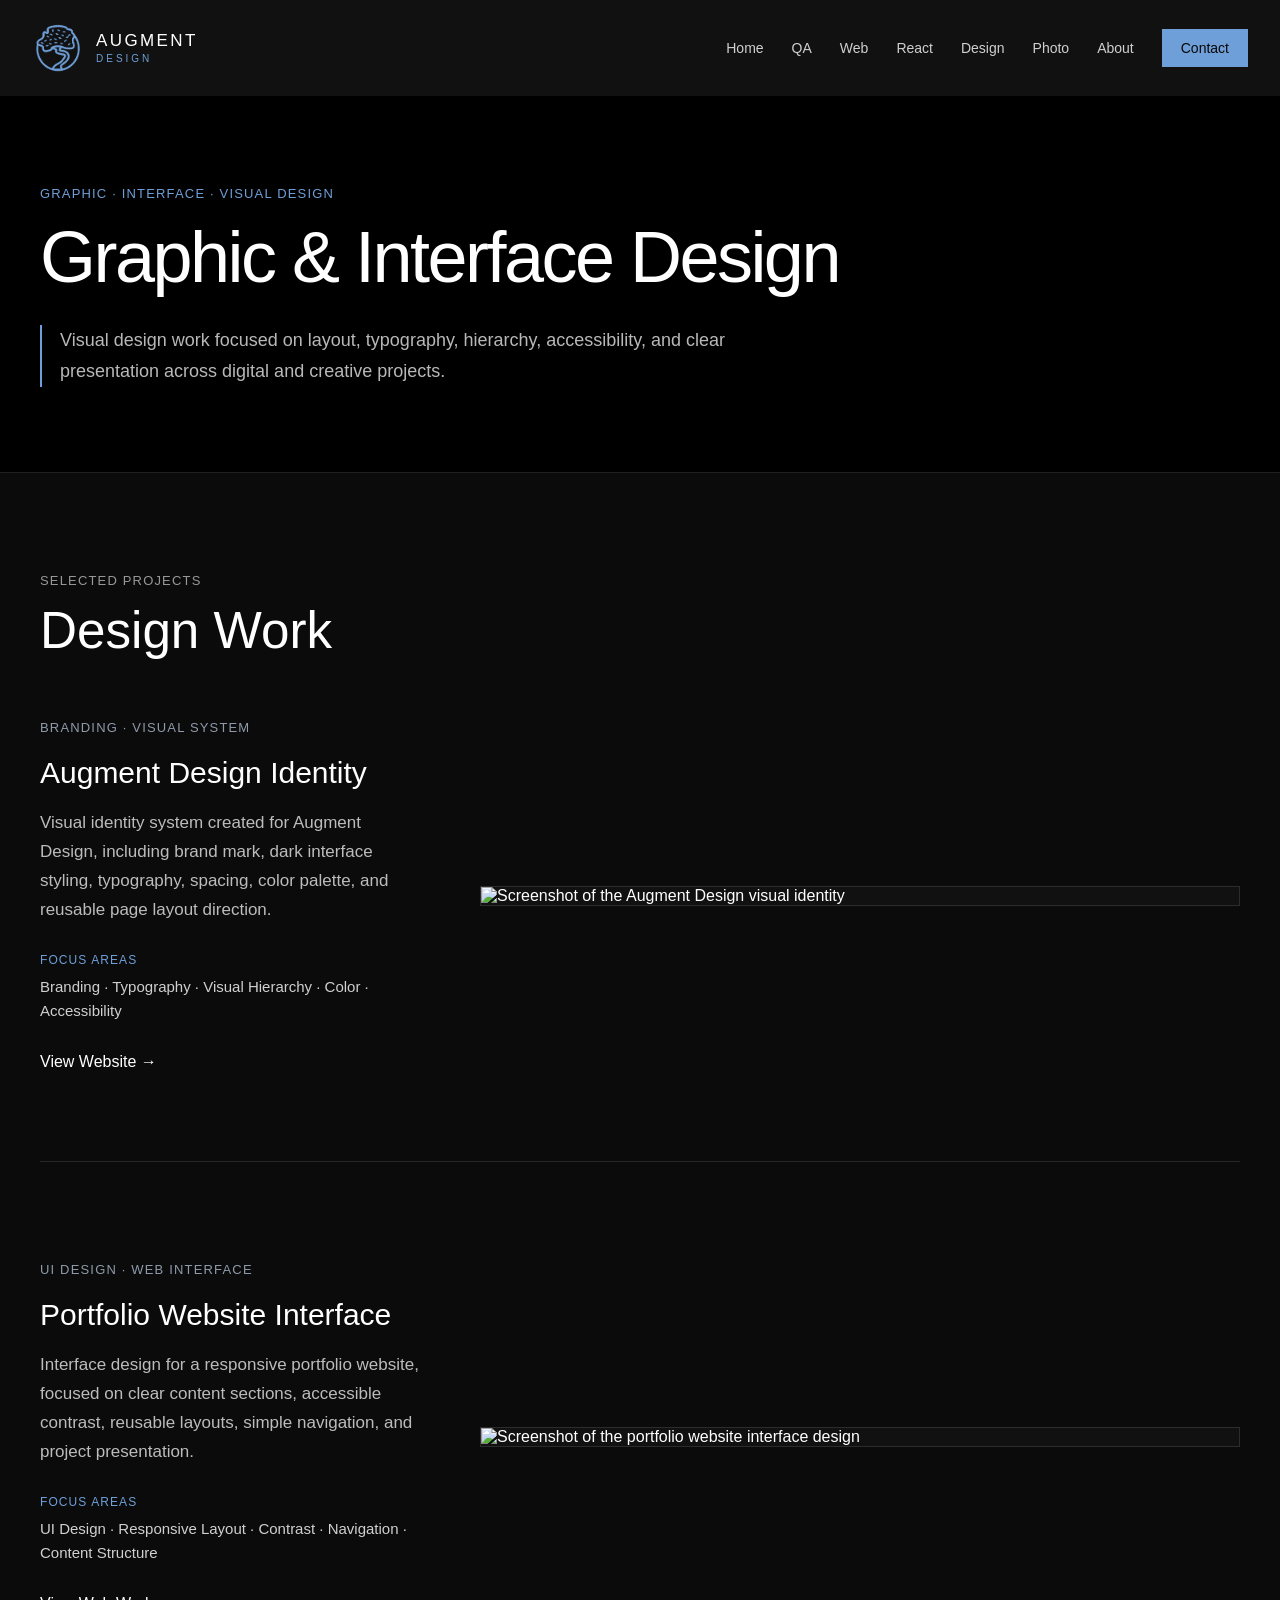
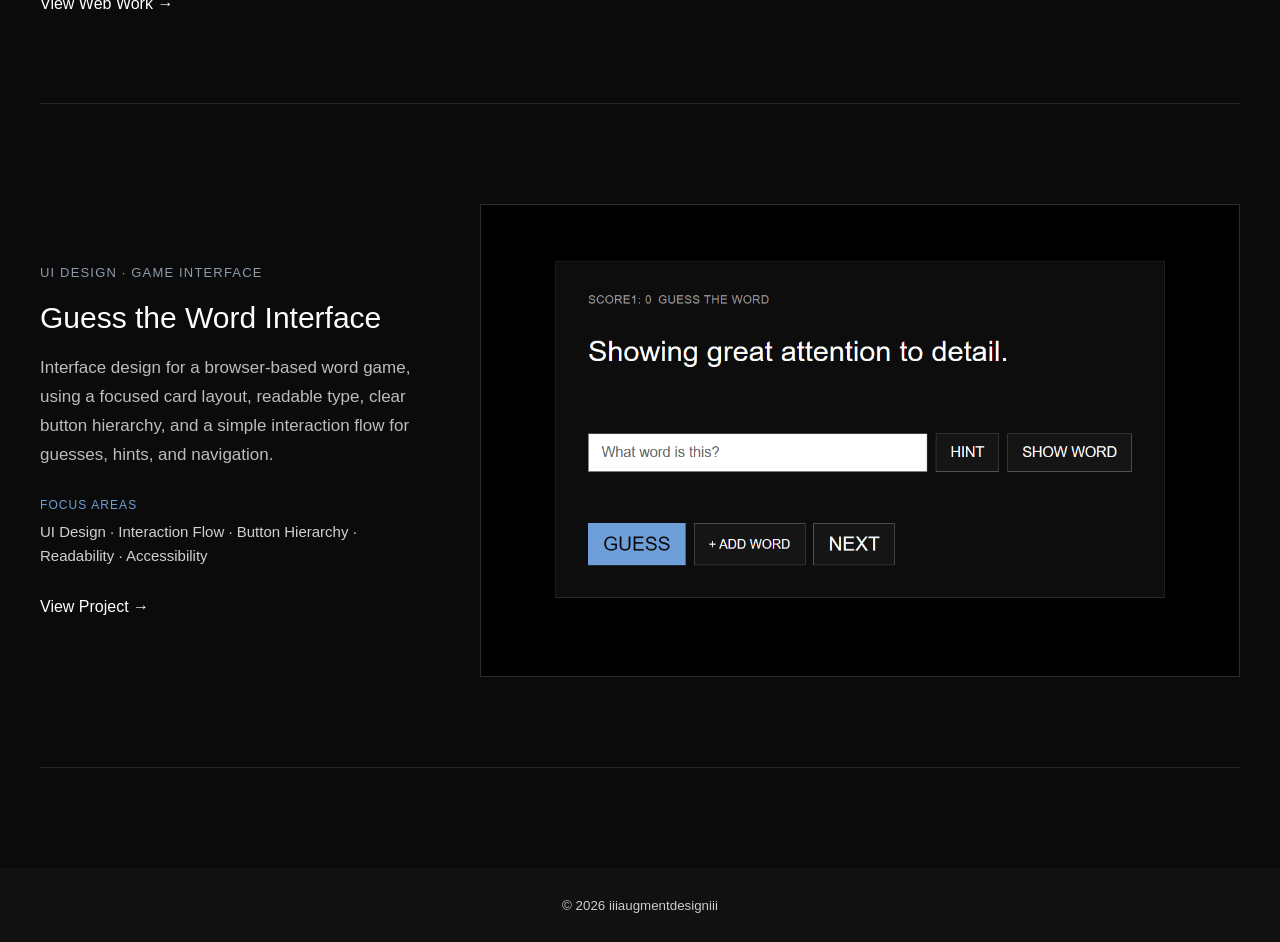
==== design/index.html @ f3fe4f38 "update webpage" ====
<!doctype html>

<html lang="en">

<head>
  <meta charset="UTF-8">
  <meta
    name="viewport"
    content="width=device-width, initial-scale=1.0"
  >

  <title>Graphic & Interface Design | Augment Design</title>

  <meta
    name="description"
    content="Graphic and interface design work focused on visual hierarchy, typography, layout, accessibility, and clear presentation."
  >

  <!-- Shared Site CSS -->
  <link
    rel="stylesheet"
    href="/css/style.css?v=8"
  >

  <!-- Design Page CSS -->
  <link
    rel="stylesheet"
    href="/css/design.css?v=1"
  >
</head>

<body class="design-page">
  <!-- =========================
       SHARED HEADER
  ========================== -->
  <div id="site-header"></div>

  <main>
    <!-- =========================
         HERO
    ========================== -->
    <section class="design-hero">
      <div class="design-container">
        <p class="section-label">
          GRAPHIC · INTERFACE · VISUAL DESIGN
        </p>

        <h1>
          Graphic & Interface Design
        </h1>

        <p class="design-intro">
          Visual design work focused on layout, typography, hierarchy,
          accessibility, and clear presentation across digital and creative projects.
        </p>
      </div>
    </section>

    <!-- =========================
         SELECTED PROJECTS
    ========================== -->
    <section class="design-section">
      <div class="design-container">
        <p class="section-label">
          Selected Projects
        </p>

        <h2>
          Design Work
        </h2>

        <div class="design-project-list">

          <!-- =========================
               PROJECT 1
          ========================== -->
          <article class="design-project">
            <div class="design-project-info">
              <p class="project-type">
                BRANDING · VISUAL SYSTEM
              </p>

              <h3>
                Augment Design Identity
              </h3>

              <p class="project-description">
                Visual identity system created for Augment Design, including
                brand mark, dark interface styling, typography, spacing,
                color palette, and reusable page layout direction.
              </p>

              <div class="project-tech">
                <span class="project-tech-label">
                  Focus Areas
                </span>

                <p>
                  Branding · Typography · Visual Hierarchy · Color · Accessibility
                </p>
              </div>

              <div class="project-links">
                <a href="/">
                  View Website →
                </a>
              </div>
            </div>

            <a
              class="design-project-preview"
              href="/"
              aria-label="Open Augment Design website"
            >
              <img
                src="/images/design/augment-design-identity.jpg"
                alt="Screenshot of the Augment Design visual identity"
              >
            </a>
          </article>

          <!-- =========================
               PROJECT 2
          ========================== -->
          <article class="design-project">
            <div class="design-project-info">
              <p class="project-type">
                UI DESIGN · WEB INTERFACE
              </p>

              <h3>
                Portfolio Website Interface
              </h3>

              <p class="project-description">
                Interface design for a responsive portfolio website, focused on
                clear content sections, accessible contrast, reusable layouts,
                simple navigation, and project presentation.
              </p>

              <div class="project-tech">
                <span class="project-tech-label">
                  Focus Areas
                </span>

                <p>
                  UI Design · Responsive Layout · Contrast · Navigation · Content Structure
                </p>
              </div>

              <div class="project-links">
                <a href="/web/">
                  View Web Work →
                </a>
              </div>
            </div>

            <a
              class="design-project-preview"
              href="/web/"
              aria-label="Open web development work page"
            >
              <img
                src="/images/design/portfolio-interface.jpg"
                alt="Screenshot of the portfolio website interface design"
              >
            </a>
          </article>

          <!-- =========================
               PROJECT 3
          ========================== -->
          <article class="design-project">
            <div class="design-project-info">
              <p class="project-type">
                UI DESIGN · GAME INTERFACE
              </p>

              <h3>
                Guess the Word Interface
              </h3>

              <p class="project-description">
                Interface design for a browser-based word game, using a focused
                card layout, readable type, clear button hierarchy, and a simple
                interaction flow for guesses, hints, and navigation.
              </p>

              <div class="project-tech">
                <span class="project-tech-label">
                  Focus Areas
                </span>

                <p>
                  UI Design · Interaction Flow · Button Hierarchy · Readability · Accessibility
                </p>
              </div>

              <div class="project-links">
                <a href="/projects/word-game/">
                  View Project →
                </a>
              </div>
            </div>

            <a
              class="design-project-preview"
              href="/projects/word-game/"
              aria-label="Open Guess the Word web application"
            >
              <img
                src="/images/web/word-game/word-game.png"
                alt="Screenshot of the Guess the Word interface design"
              >
            </a>
          </article>

          <!-- =========================
               PROJECT 4
               KEEP COMMENTED UNTIL READY
          ========================== -->
          <!--
          <article class="design-project">
            <div class="design-project-info">
              <p class="project-type">
                GRAPHIC DESIGN · COURSEWORK
              </p>

              <h3>
                CalArts Graphic Design Studies
              </h3>

              <p class="project-description">
                Selected graphic design studies exploring composition,
                typography, contrast, visual balance, and communication through
                structured design exercises.
              </p>

              <div class="project-tech">
                <span class="project-tech-label">
                  Focus Areas
                </span>

                <p>
                  Graphic Design · Composition · Typography · Contrast · Visual Communication
                </p>
              </div>

              <div class="project-links">
                <a href="#">
                  View Project →
                </a>
              </div>
            </div>

            <a
              class="design-project-preview"
              href="#"
              aria-label="Open CalArts graphic design studies"
            >
              <img
                src="/images/design/calarts-design-studies.jpg"
                alt="Screenshot of CalArts graphic design studies"
              >
            </a>
          </article>
          -->

        </div>
      </div>
    </section>
  </main>

  <!-- =========================
       SHARED FOOTER
  ========================== -->
  <div id="site-footer"></div>

  <!-- =========================
       SHARED JAVASCRIPT
  ========================== -->
  <script src="/js/components.js?v=13"></script>
</body>

</html>
---- css/style.css ----
/* =========================
   GLOBAL
   ========================= */

html {
  scroll-behavior: smooth;
}

html,
body {
  margin: 0;
  padding: 0;
  width: 100%;
  min-height: 100%;
}

body {
  min-height: 100vh;
  font-family: Arial, Helvetica, sans-serif;
  background: #000000;
  color: #e6e6e6;
}

*,
*::before,
*::after {
  box-sizing: border-box;
}

img {
  display: block;
  max-width: 100%;
  height: auto;
}

a {
  color: inherit;
}

button,
input {
  font: inherit;
}


/* =========================
   SHARED NAVIGATION
   ========================= */

.site-header {
  width: 100%;
  background: #111111;
}

.site-nav {
  position: relative;
  z-index: 100;
  width: 100%;
  background: #111111;
}

.nav-container {
  width: min(1400px, calc(100% - 64px));
  margin: 0 auto;
  padding: 22px 0;
  display: flex;
  align-items: center;
  justify-content: space-between;
}

.site-brand {
  display: flex;
  align-items: center;
  gap: 12px;
  text-decoration: none;
}

.brand-logo {
  width: 52px;
  height: 52px;
  object-fit: contain;
  display: block;
  flex-shrink: 0;
}

.brand-name {
  display: flex;
  flex-direction: column;
  align-items: flex-start;
  line-height: 1;
}

.brand-main {
  color: #ffffff;
  font-size: 17px;
  font-weight: 400;
  letter-spacing: 0.14em;
}

.brand-sub {
  margin-top: 5px;
  color: #6f9fd8;
  font-size: 10px;
  font-weight: 400;
  letter-spacing: 0.30em;
}

.nav-menu {
  display: flex;
  align-items: center;
  gap: 28px;
}

.nav-link {
  color: #d0d0d0;
  font-size: 14px;
  text-decoration: none;
  transition: color 0.2s ease;
}

.nav-link:hover,
.nav-link:focus {
  color: #ffffff;
}

.nav-contact {
  padding: 10px 18px;
  background: #6f9fd8;
  border: 1px solid #6f9fd8;
  color: #080808;
  font-size: 14px;
  font-weight: 500;
  text-decoration: none;
  text-align: center;
}

.nav-contact:hover,
.nav-contact:focus {
  background: #8ab2e0;
  border-color: #8ab2e0;
  color: #000000;
}


/* =========================
   HAMBURGER
   ========================= */

.nav-toggle {
  display: none;
  width: 44px;
  height: 44px;
  padding: 10px;
  background: transparent;
  border: 1px solid #555555;
  cursor: pointer;
}

.nav-toggle span {
  display: block;
  width: 100%;
  height: 2px;
  margin: 5px 0;
  background: #ffffff;
}


/* =========================
   SHARED FOOTER
   ========================= */

.site-footer {
  width: 100%;
  padding: 28px 20px;
  background: #111111;
  color: #cccccc;
}

.footer-container {
  width: min(1200px, 100%);
  margin: 0 auto;
  text-align: center;
}


/* =========================
   ACCESSIBILITY
   ========================= */

a:focus-visible,
button:focus-visible,
input:focus-visible {
  outline: 3px solid #ffffff;
  outline-offset: 3px;
}


/* =========================
   MOBILE NAVIGATION
   ========================= */

@media (max-width: 760px) {

  .nav-container {
    width: calc(100% - 32px);
    flex-wrap: wrap;
    position: relative;
  }

  .nav-toggle {
    display: block;
  }

  .nav-menu {
    display: none;
    position: absolute;
    top: calc(100% + 10px);
    right: 0;
    width: 190px;
    padding: 12px;
    flex-direction: column;
    align-items: stretch;
    gap: 2px;
    background: #0d0d0d;
    border: 1px solid #292929;
    z-index: 200;
  }

  .nav-menu.is-open {
    display: flex;
  }

  .nav-link {
    position: relative;
    display: block;
    padding: 10px 12px;
    text-align: right;
    font-size: 16px;
  }

  .nav-link:hover,
  .nav-link:focus {
    background: #151515;
  }

  .nav-contact {
    padding: 10px 18px;
    background: #6f9fd8;
    border: 1px solid #6f9fd8;
    color: #080808;
  }

  .nav-link.active {
    color: #ffffff;
  }

  .nav-link.active::after {
    content: "";
    position: absolute;
    right: 12px;
    bottom: 5px;
    width: 28px;
    height: 2px;
    background: #6f9fd8;
  }
}


/* =========================
   WORD GAME
   ========================= */

.word-game-page {
  background: #000000;
  color: #e6e6e6;
}

.word-game-page main {
  width: 100%;
  min-height: calc(100vh - 180px);
  display: flex;
  justify-content: center;
  align-items: center;
  padding: 60px 20px;
}

.word-game-page .game {
  width: fit-content;
  max-width: calc(100vw - 40px);
}

.word-game-page .top-bar {
  display: flex;
  gap: 10px;
  margin-bottom: 35px;
  font-size: 22px;
}

.word-game-page .word-card {
  background: #000000;
  color: #e6e6e6;
}

.word-game-page #definition {
  max-width: 700px;
  margin-bottom: 45px;
  font-size: 30px;
  line-height: 1.4;
}

.word-game-page #result {
  min-height: 30px;
  margin-bottom: 10px;
  font-size: 22px;
}

.word-game-page .answer-row {
  display: flex;
  align-items: stretch;
  gap: 10px;
}

.word-game-page .game input {
  width: 380px;
  padding: 14px 18px;
  background: #ffffff;
  color: #222222;
  border: 2px solid #767676;
  border-radius: 0;
  font-size: 24px;
}

.word-game-page .game input::placeholder {
  color: #666666;
}

.word-game-page #hintButton,
.word-game-page #showButton {
  padding: 12px 18px;
  background: #333333;
  color: #d6d6d6;
  border: 1px solid #555555;
  font-size: 18px;
  cursor: pointer;
}

.word-game-page #hintText {
  min-height: 30px;
  margin-top: 15px;
  margin-bottom: 10px;
  font-size: 20px;
}

.word-game-page .buttons {
  display: flex;
  align-items: stretch;
  gap: 30px;
  margin-top: 12px;
}

.word-game-page #guessButton,
.word-game-page #nextButton {
  padding: 14px 28px;
  font-size: 24px;
  cursor: pointer;
}

.word-game-page #addWordButton {
  padding: 10px 18px;
  cursor: pointer;
}

.word-game-page .add-word-form {
  display: none;
  margin-top: 30px;
  padding-top: 20px;
  border-top: 1px solid #333333;
}

.word-game-page .add-word-form h2 {
  margin-bottom: 15px;
  font-size: 22px;
  font-weight: normal;
}

.word-game-page .add-word-form input {
  display: block;
  width: 100%;
  max-width: 500px;
  margin-bottom: 10px;
}


/* =========================
   WORD GAME MOBILE
   ========================= */

@media (max-width: 700px) {

  .word-game-page main {
    align-items: flex-start;
    padding-top: 40px;
  }

  .word-game-page .game {
    width: 100%;
  }

  .word-game-page .answer-row {
    flex-wrap: wrap;
  }

  .word-game-page .game input {
    width: 100%;
  }

  .word-game-page .buttons {
    gap: 10px;
    flex-wrap: wrap;
  }
}
---- css/design.css ----
/* =========================
   DESIGN PAGE
   ========================= */

.design-page {
  background: #000000;
  color: #ffffff;
}

.design-page main {
  width: 100%;
}

/* =========================
   CONTAINER
   ========================= */

.design-container {
  width: calc(100% - 64px);
  max-width: 1200px;
  margin: 0 auto;
}

/* =========================
   HERO
   ========================= */

.design-hero {
  padding: 90px 0 85px;
  background: #000000;
  border-bottom: 1px solid #1f1f1f;
}

.design-hero .section-label {
  margin: 0 0 18px;
  color: #6f9fd8;
  font-size: 13px;
  letter-spacing: 0.09em;
  text-transform: uppercase;
}

.design-hero h1 {
  max-width: 900px;
  margin: 0;
  color: #ffffff;
  font-size: clamp(48px, 6vw, 72px);
  font-weight: 400;
  line-height: 1.06;
  letter-spacing: -0.035em;
}

.design-intro {
  max-width: 760px;
  margin: 30px 0 0;
  padding-left: 18px;
  border-left: 2px solid #6f9fd8;
  color: #b8b8b8;
  font-size: 18px;
  line-height: 1.7;
}

/* =========================
   PROJECT SECTION
   ========================= */

.design-section {
  padding: 100px 0;
  background: #0b0b0b;
}

.design-section .section-label {
  margin: 0 0 14px;
  color: #989898;
  font-size: 13px;
  letter-spacing: 0.09em;
  text-transform: uppercase;
}

.design-section h2 {
  margin: 0 0 60px;
  color: #ffffff;
  font-size: clamp(34px, 4vw, 52px);
  font-weight: 400;
  line-height: 1.15;
}

/* =========================
   PROJECT LIST
   ========================= */

.design-project-list {
  display: flex;
  flex-direction: column;
  gap: 100px;
}

/* =========================
   INDIVIDUAL PROJECT
   ========================= */

.design-project {
  display: grid;
  grid-template-columns:
    minmax(280px, 0.8fr)
    minmax(0, 1.6fr);
  gap: 60px;
  align-items: center;
  padding-bottom: 90px;
  border-bottom: 1px solid #252525;
}

/* =========================
   PROJECT INFORMATION
   ========================= */

.design-project-info {
  min-width: 0;
}

.project-type {
  margin: 0 0 20px;
  color: #8e9baa;
  font-size: 13px;
  letter-spacing: 0.09em;
  text-transform: uppercase;
}

.design-project-info h3 {
  margin: 0 0 18px;
  color: #ffffff;
  font-size: 30px;
  font-weight: 400;
  line-height: 1.2;
}

.project-description {
  max-width: 460px;
  margin: 0;
  color: #bcbcbc;
  font-size: 17px;
  line-height: 1.7;
}

/* =========================
   FOCUS AREAS
   ========================= */

.project-tech {
  margin-top: 28px;
}

.project-tech-label {
  display: block;
  margin-bottom: 8px;
  color: #6f9fd8;
  font-size: 12px;
  letter-spacing: 0.09em;
  text-transform: uppercase;
}

.project-tech p {
  margin: 0;
  color: #d0d0d0;
  font-size: 15px;
  line-height: 1.6;
}

/* =========================
   PROJECT LINKS
   ========================= */

.project-links {
  display: flex;
  flex-wrap: wrap;
  gap: 24px;
  margin-top: 30px;
}

.project-links a {
  color: #ffffff;
  text-decoration: none;
}

.project-links a:hover,
.project-links a:focus {
  text-decoration: underline;
  text-underline-offset: 4px;
}

/* =========================
   PROJECT IMAGE
   ========================= */

.design-project-preview {
  display: block;
  width: 100%;
  overflow: hidden;
  background: #111111;
  border: 1px solid #2c2c2c;
  text-decoration: none;
}

.design-project-preview img {
  display: block;
  width: 100%;
  height: auto;
  transition:
    transform 0.25s ease,
    opacity 0.25s ease;
}

.design-project-preview:hover img,
.design-project-preview:focus img {
  transform: scale(1.015);
  opacity: 0.9;
}

.design-project-preview:focus-visible {
  outline: 3px solid #ffffff;
  outline-offset: 4px;
}

/* =========================
   TABLET
   ========================= */

@media (max-width: 900px) {
  .design-project {
    grid-template-columns: 1fr;
    gap: 36px;
  }

  .design-project-preview {
    max-width: 760px;
  }
}

/* =========================
   MOBILE
   ========================= */

@media (max-width: 650px) {
  .design-container {
    width: calc(100% - 32px);
  }

  .design-hero {
    padding: 70px 0 60px;
  }

  .design-hero h1 {
    font-size: clamp(42px, 11vw, 56px);
  }

  .design-intro {
    font-size: 16px;
  }

  .design-section {
    padding: 70px 0;
  }

  .design-section h2 {
    margin-bottom: 42px;
    font-size: 36px;
  }

  .design-project-list {
    gap: 70px;
  }

  .design-project {
    gap: 28px;
    padding-bottom: 65px;
  }

  .design-project-info h3 {
    font-size: 26px;
  }

  .project-description {
    font-size: 16px;
  }

  .project-links {
    flex-direction: column;
    align-items: flex-start;
    gap: 14px;
  }
}
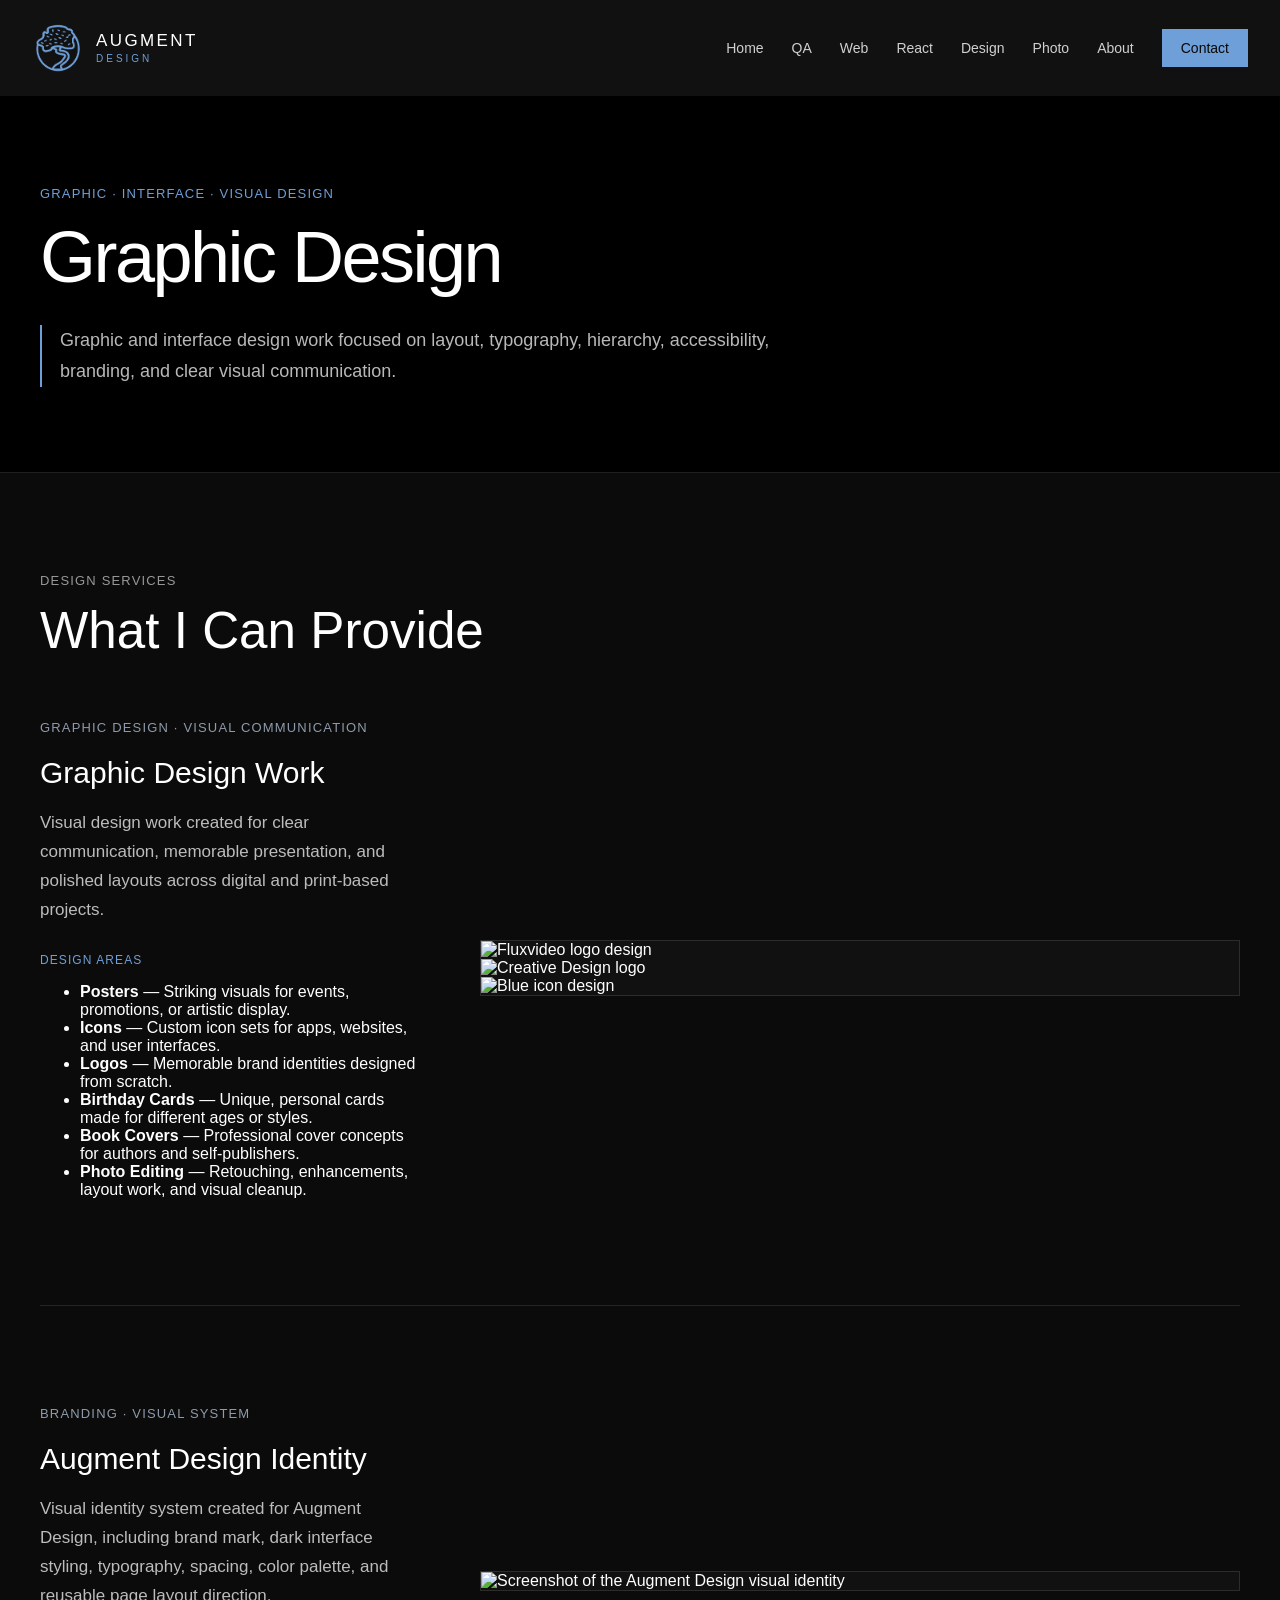
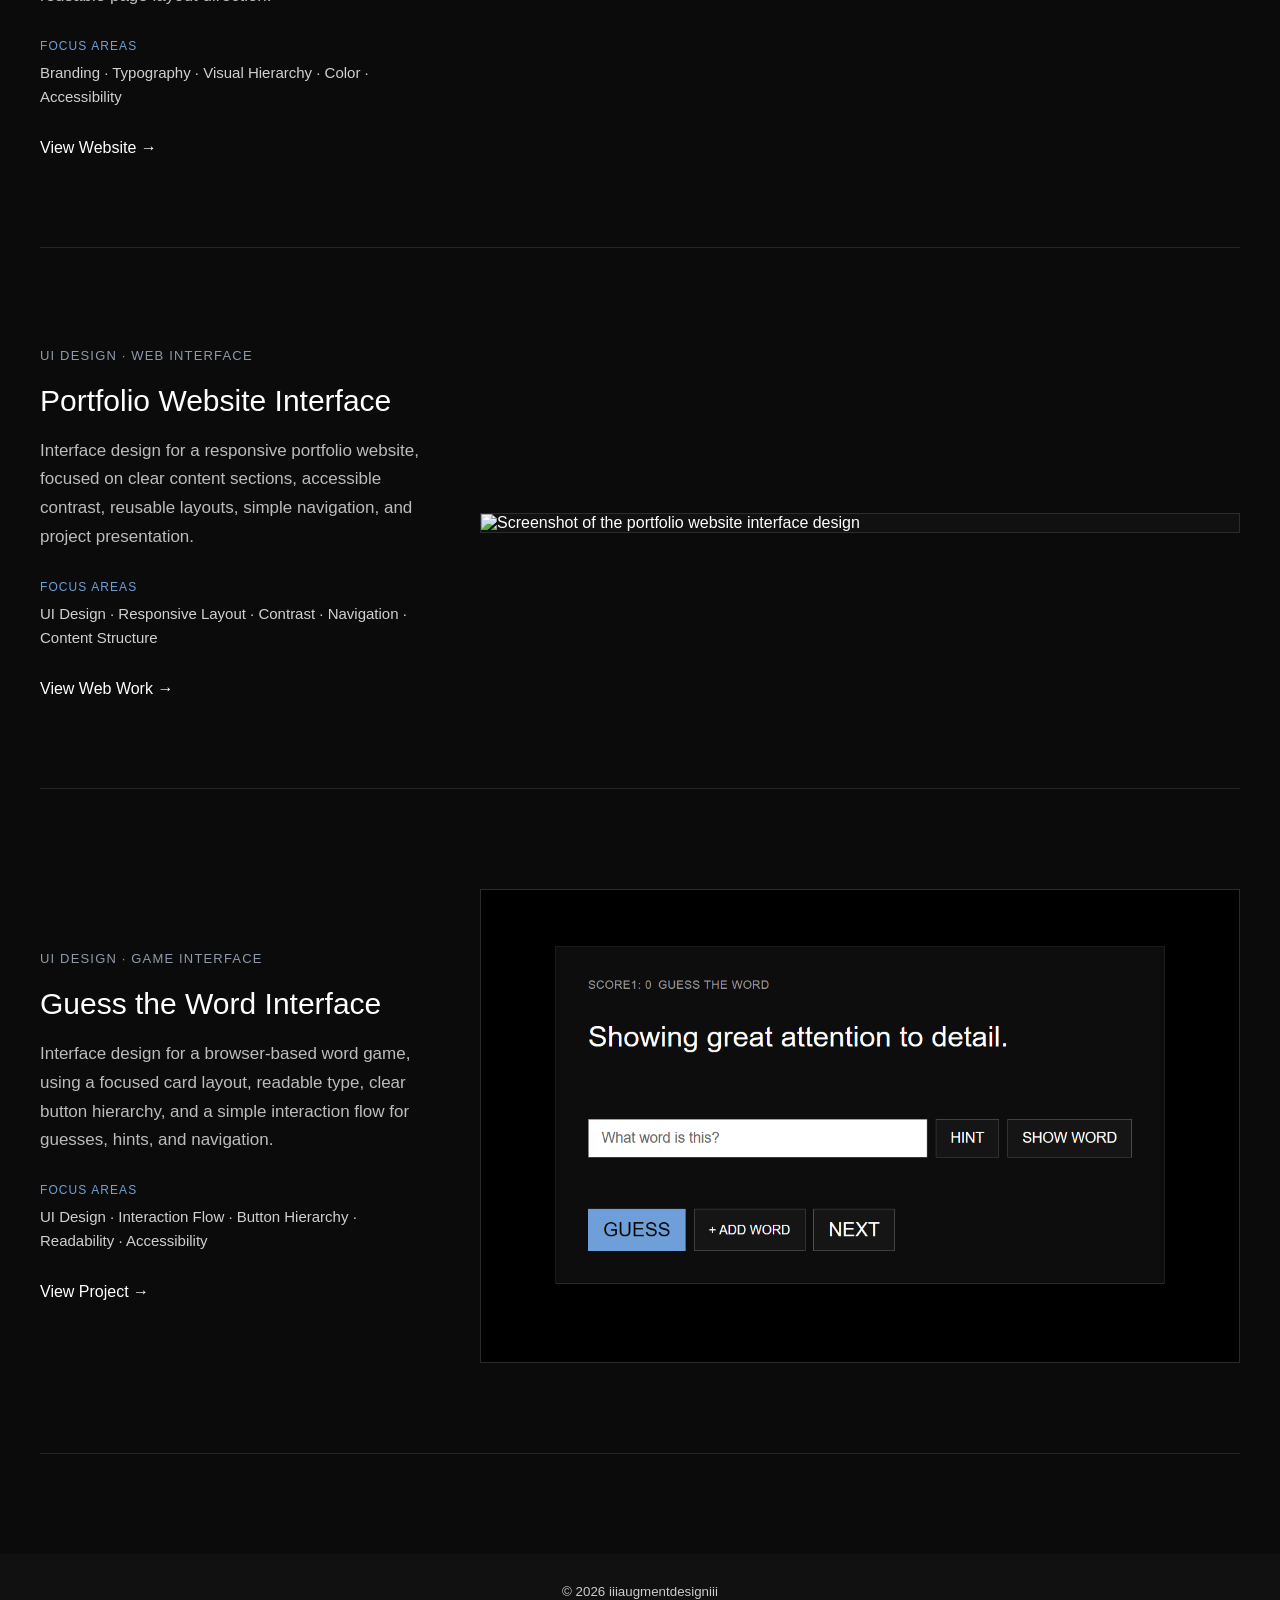
==== commit 1d0da05b: "add designpage" ====
--- a/design/index.html
+++ b/design/index.html
@@ -9,11 +9,11 @@
     content="width=device-width, initial-scale=1.0"
   >
 
-  <title>Graphic & Interface Design | Augment Design</title>
+  <title>Graphic Design | Augment Design</title>
 
   <meta
     name="description"
-    content="Graphic and interface design work focused on visual hierarchy, typography, layout, accessibility, and clear presentation."
+    content="Graphic design work focused on visual hierarchy, typography, layout, branding, icons, posters, cards, book covers, and photo editing."
   >
 
   <!-- Shared Site CSS -->
@@ -25,7 +25,7 @@
   <!-- Design Page CSS -->
   <link
     rel="stylesheet"
-    href="/css/design.css?v=1"
+    href="/css/design.css?v=2"
   >
 </head>
 
@@ -46,77 +46,111 @@
         </p>
 
         <h1>
-          Graphic & Interface Design
+          Graphic Design
         </h1>
 
         <p class="design-intro">
-          Visual design work focused on layout, typography, hierarchy,
-          accessibility, and clear presentation across digital and creative projects.
+          Graphic and interface design work focused on layout, typography,
+          hierarchy, accessibility, branding, and clear visual communication.
         </p>
       </div>
     </section>
 
     <!-- =========================
-         SELECTED PROJECTS
+         DESIGN SERVICES
     ========================== -->
     <section class="design-section">
       <div class="design-container">
         <p class="section-label">
-          Selected Projects
+          Design Services
         </p>
 
         <h2>
-          Design Work
+          What I Can Provide
         </h2>
 
         <div class="design-project-list">
 
           <!-- =========================
-               PROJECT 1
+               GRAPHIC DESIGN SERVICES
           ========================== -->
           <article class="design-project">
             <div class="design-project-info">
               <p class="project-type">
-                BRANDING · VISUAL SYSTEM
+                GRAPHIC DESIGN · VISUAL COMMUNICATION
               </p>
 
               <h3>
-                Augment Design Identity
+                Graphic Design Work
               </h3>
 
               <p class="project-description">
-                Visual identity system created for Augment Design, including
-                brand mark, dark interface styling, typography, spacing,
-                color palette, and reusable page layout direction.
+                Visual design work created for clear communication, memorable
+                presentation, and polished layouts across digital and print-based
+                projects.
               </p>
 
               <div class="project-tech">
                 <span class="project-tech-label">
-                  Focus Areas
+                  Design Areas
                 </span>
 
-                <p>
-                  Branding · Typography · Visual Hierarchy · Color · Accessibility
-                </p>
-              </div>
-
-              <div class="project-links">
-                <a href="/">
-                  View Website →
-                </a>
-              </div>
-            </div>
-
-            <a
-              class="design-project-preview"
-              href="/"
-              aria-label="Open Augment Design website"
+                <ul class="design-service-list">
+                  <li>
+                    <strong>Posters</strong> — Striking visuals for events,
+                    promotions, or artistic display.
+                  </li>
+
+                  <li>
+                    <strong>Icons</strong> — Custom icon sets for apps,
+                    websites, and user interfaces.
+                  </li>
+
+                  <li>
+                    <strong>Logos</strong> — Memorable brand identities designed
+                    from scratch.
+                  </li>
+
+                  <li>
+                    <strong>Birthday Cards</strong> — Unique, personal cards
+                    made for different ages or styles.
+                  </li>
+
+                  <li>
+                    <strong>Book Covers</strong> — Professional cover concepts
+                    for authors and self-publishers.
+                  </li>
+
+                  <li>
+                    <strong>Photo Editing</strong> — Retouching, enhancements,
+                    layout work, and visual cleanup.
+                  </li>
+                </ul>
+              </div>
+            </div>
+
+            <div
+              class="design-project-preview design-collage"
+              aria-label="Examples of graphic design work"
             >
               <img
-                src="/images/design/augment-design-identity.jpg"
-                alt="Screenshot of the Augment Design visual identity"
-              >
-            </a>
+                class="design-collage-image design-collage-image-one"
+                src="/images/design/fluxvideo-logo.jpg"
+                alt="Fluxvideo logo design"
+              >
+
+              <img
+                class="design-collage-image design-collage-image-two"
+                src="/images/design/creative-design-logo.jpg"
+                alt="Creative Design logo"
+              >
+
+              <img
+                class="design-collage-image design-collage-image-three"
+                src="/images/design/blue-icon-design.jpg"
+                alt="Blue icon design"
+              >
+            </div>
           </article>
 
           <!-- =========================
@@ -125,17 +159,17 @@
           <article class="design-project">
             <div class="design-project-info">
               <p class="project-type">
-                UI DESIGN · WEB INTERFACE
+                BRANDING · VISUAL SYSTEM
               </p>
 
               <h3>
-                Portfolio Website Interface
+                Augment Design Identity
               </h3>
 
               <p class="project-description">
-                Interface design for a responsive portfolio website, focused on
-                clear content sections, accessible contrast, reusable layouts,
-                simple navigation, and project presentation.
+                Visual identity system created for Augment Design, including
+                brand mark, dark interface styling, typography, spacing,
+                color palette, and reusable page layout direction.
               </p>
 
               <div class="project-tech">
@@ -144,25 +178,25 @@
                 </span>
 
                 <p>
-                  UI Design · Responsive Layout · Contrast · Navigation · Content Structure
+                  Branding · Typography · Visual Hierarchy · Color · Accessibility
                 </p>
               </div>
 
               <div class="project-links">
-                <a href="/web/">
-                  View Web Work →
+                <a href="/">
+                  View Website →
                 </a>
               </div>
             </div>
 
             <a
               class="design-project-preview"
-              href="/web/"
-              aria-label="Open web development work page"
+              href="/"
+              aria-label="Open Augment Design website"
             >
               <img
-                src="/images/design/portfolio-interface.jpg"
-                alt="Screenshot of the portfolio website interface design"
+                src="/images/design/augment-design-identity.jpg"
+                alt="Screenshot of the Augment Design visual identity"
               >
             </a>
           </article>
@@ -173,6 +207,54 @@
           <article class="design-project">
             <div class="design-project-info">
               <p class="project-type">
+                UI DESIGN · WEB INTERFACE
+              </p>
+
+              <h3>
+                Portfolio Website Interface
+              </h3>
+
+              <p class="project-description">
+                Interface design for a responsive portfolio website, focused on
+                clear content sections, accessible contrast, reusable layouts,
+                simple navigation, and project presentation.
+              </p>
+
+              <div class="project-tech">
+                <span class="project-tech-label">
+                  Focus Areas
+                </span>
+
+                <p>
+                  UI Design · Responsive Layout · Contrast · Navigation · Content Structure
+                </p>
+              </div>
+
+              <div class="project-links">
+                <a href="/web/">
+                  View Web Work →
+                </a>
+              </div>
+            </div>
+
+            <a
+              class="design-project-preview"
+              href="/web/"
+              aria-label="Open web development work page"
+            >
+              <img
+                src="/images/design/portfolio-interface.jpg"
+                alt="Screenshot of the portfolio website interface design"
+              >
+            </a>
+          </article>
+
+          <!-- =========================
+               PROJECT 4
+          ========================== -->
+          <article class="design-project">
+            <div class="design-project-info">
+              <p class="project-type">
                 UI DESIGN · GAME INTERFACE
               </p>
 
@@ -215,57 +297,6 @@
             </a>
           </article>
 
-          <!-- =========================
-               PROJECT 4
-               KEEP COMMENTED UNTIL READY
-          ========================== -->
-          <!--
-          <article class="design-project">
-            <div class="design-project-info">
-              <p class="project-type">
-                GRAPHIC DESIGN · COURSEWORK
-              </p>
-
-              <h3>
-                CalArts Graphic Design Studies
-              </h3>
-
-              <p class="project-description">
-                Selected graphic design studies exploring composition,
-                typography, contrast, visual balance, and communication through
-                structured design exercises.
-              </p>
-
-              <div class="project-tech">
-                <span class="project-tech-label">
-                  Focus Areas
-                </span>
-
-                <p>
-                  Graphic Design · Composition · Typography · Contrast · Visual Communication
-                </p>
-              </div>
-
-              <div class="project-links">
-                <a href="#">
-                  View Project →
-                </a>
-              </div>
-            </div>
-
-            <a
-              class="design-project-preview"
-              href="#"
-              aria-label="Open CalArts graphic design studies"
-            >
-              <img
-                src="/images/design/calarts-design-studies.jpg"
-                alt="Screenshot of CalArts graphic design studies"
-              >
-            </a>
-          </article>
-          -->
-
         </div>
       </div>
     </section>
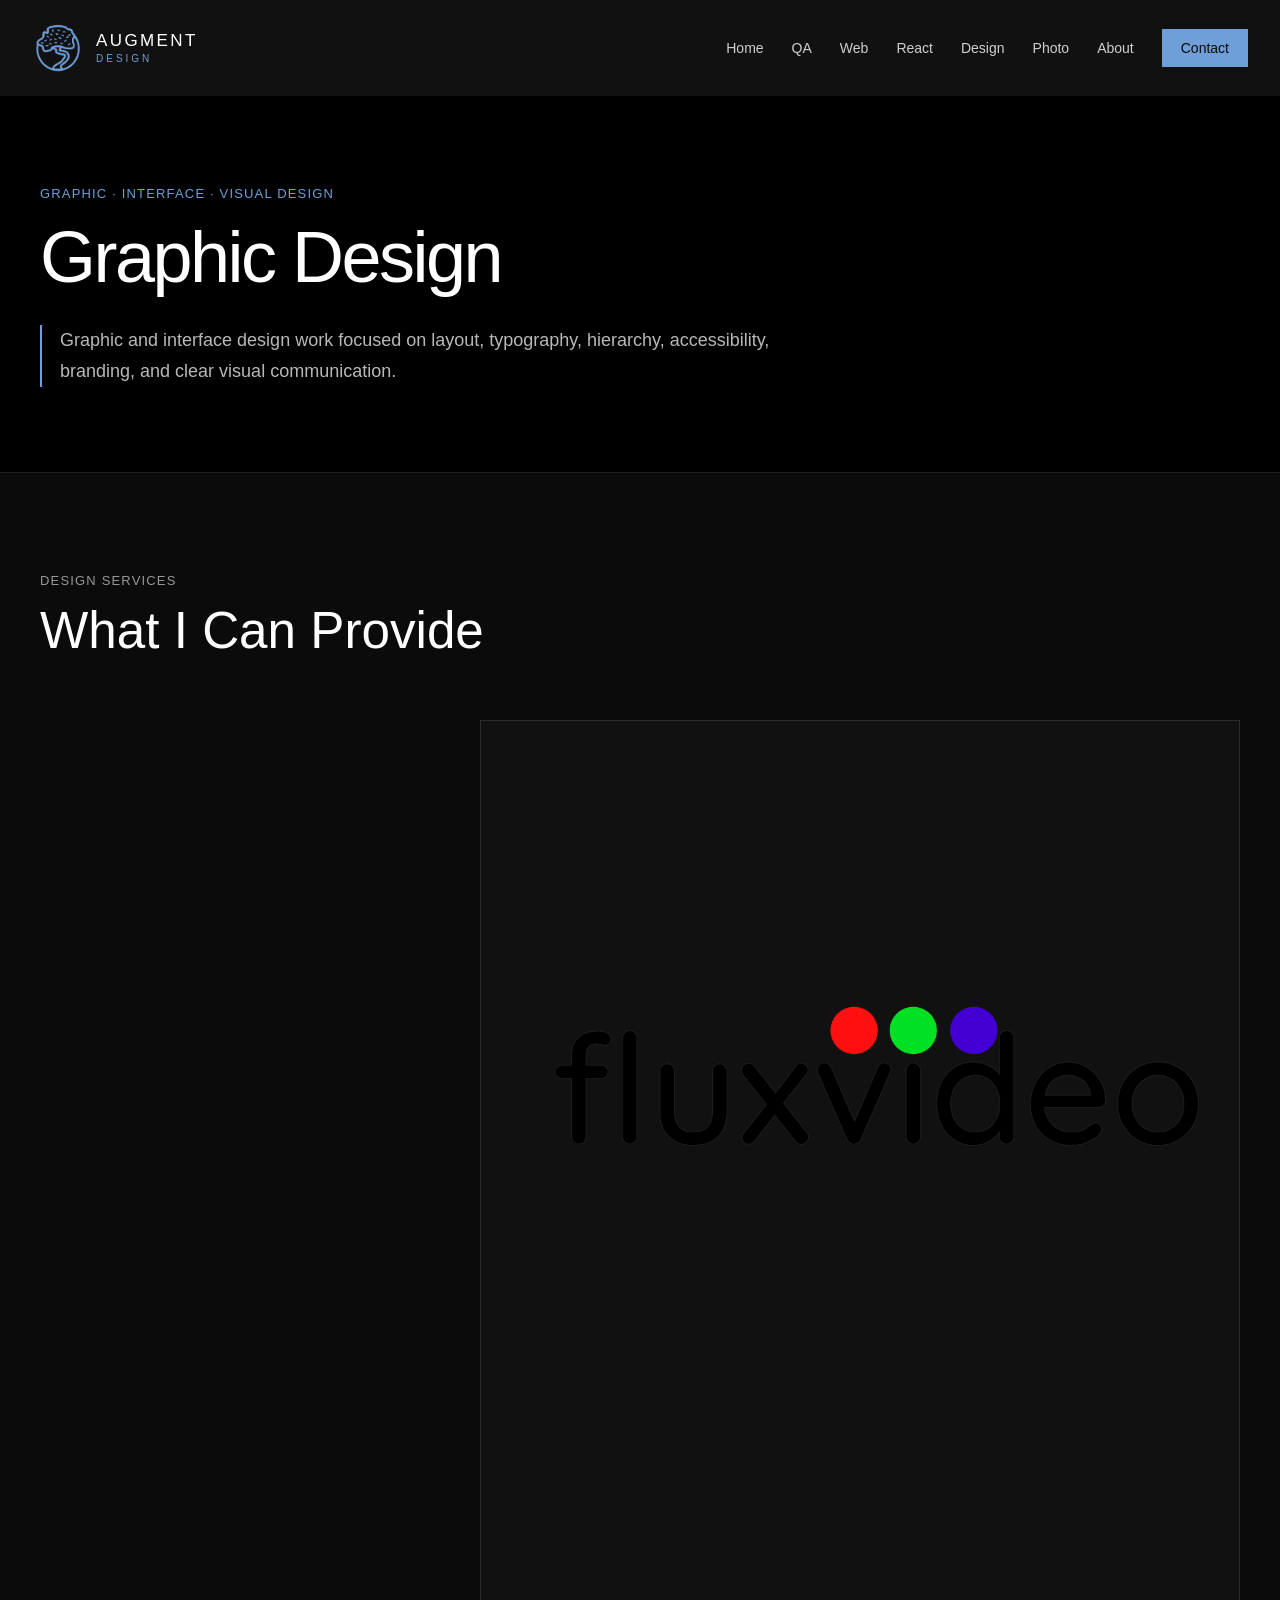
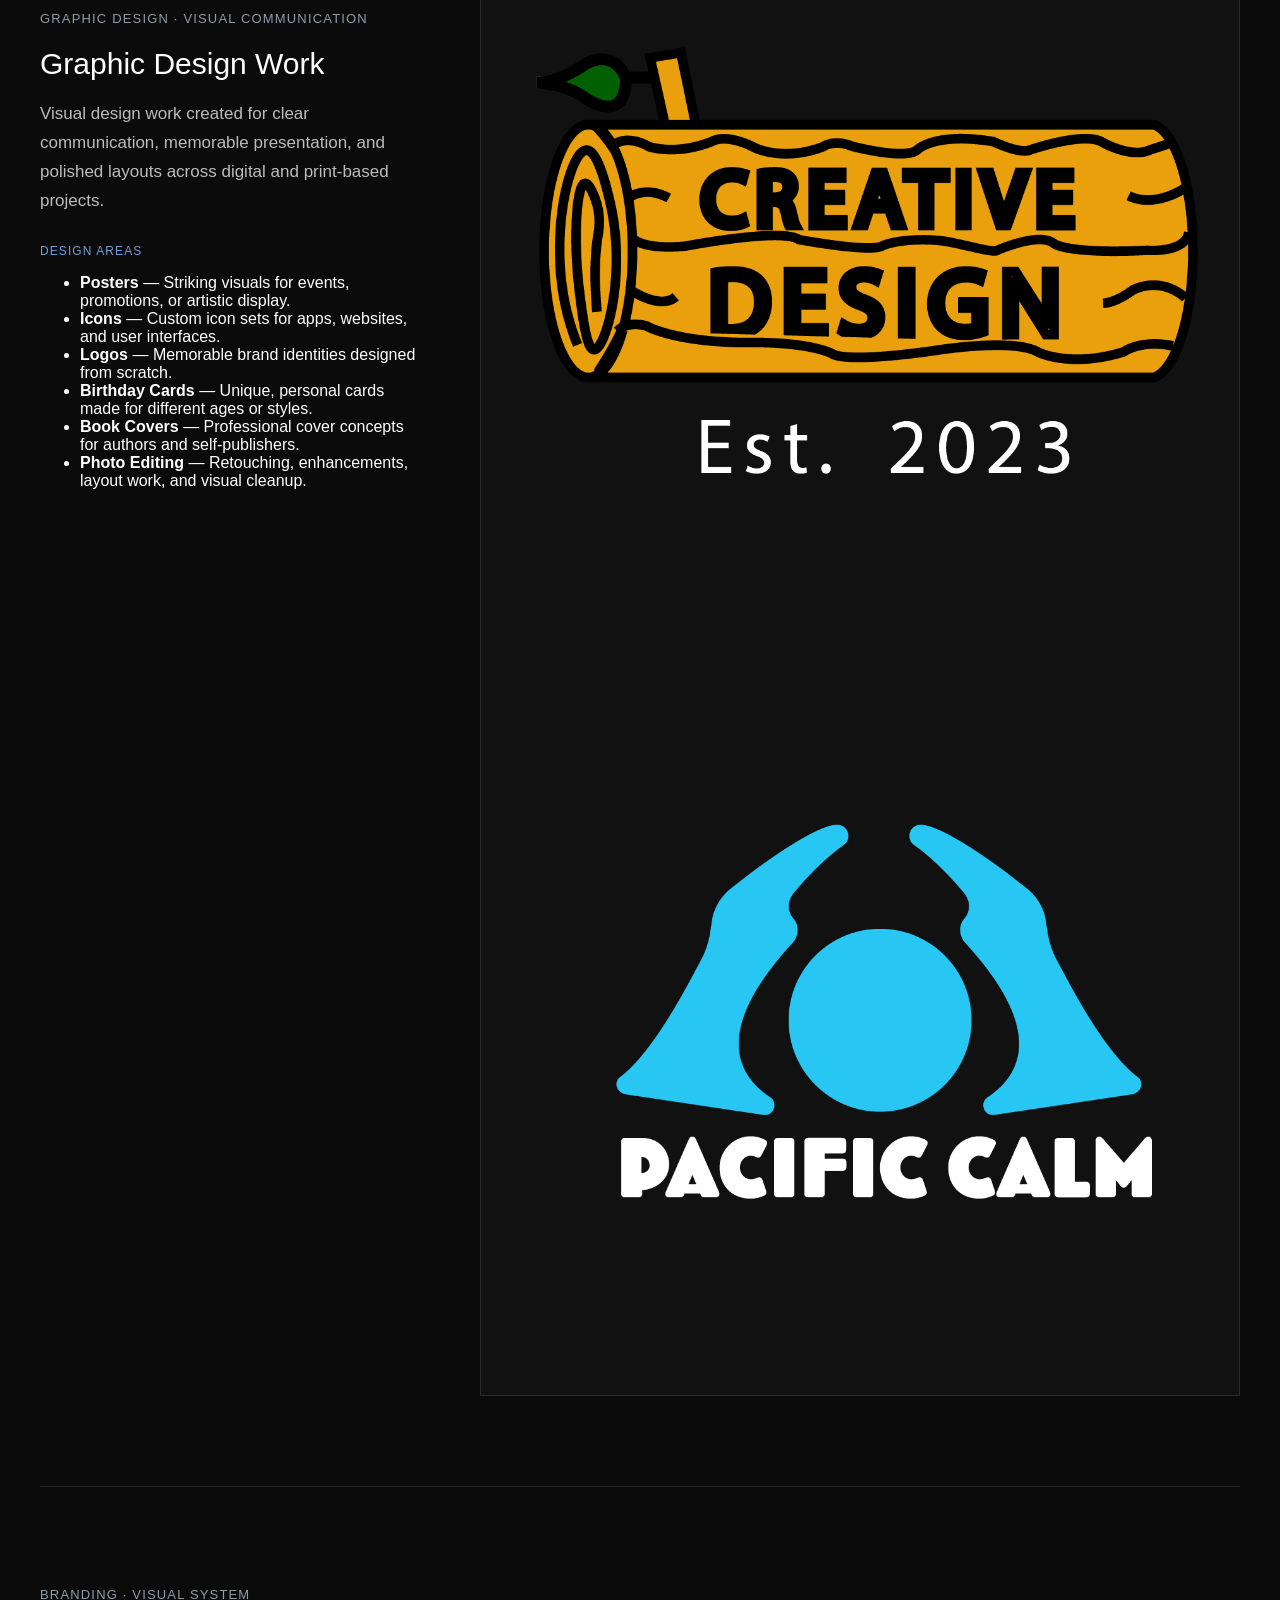
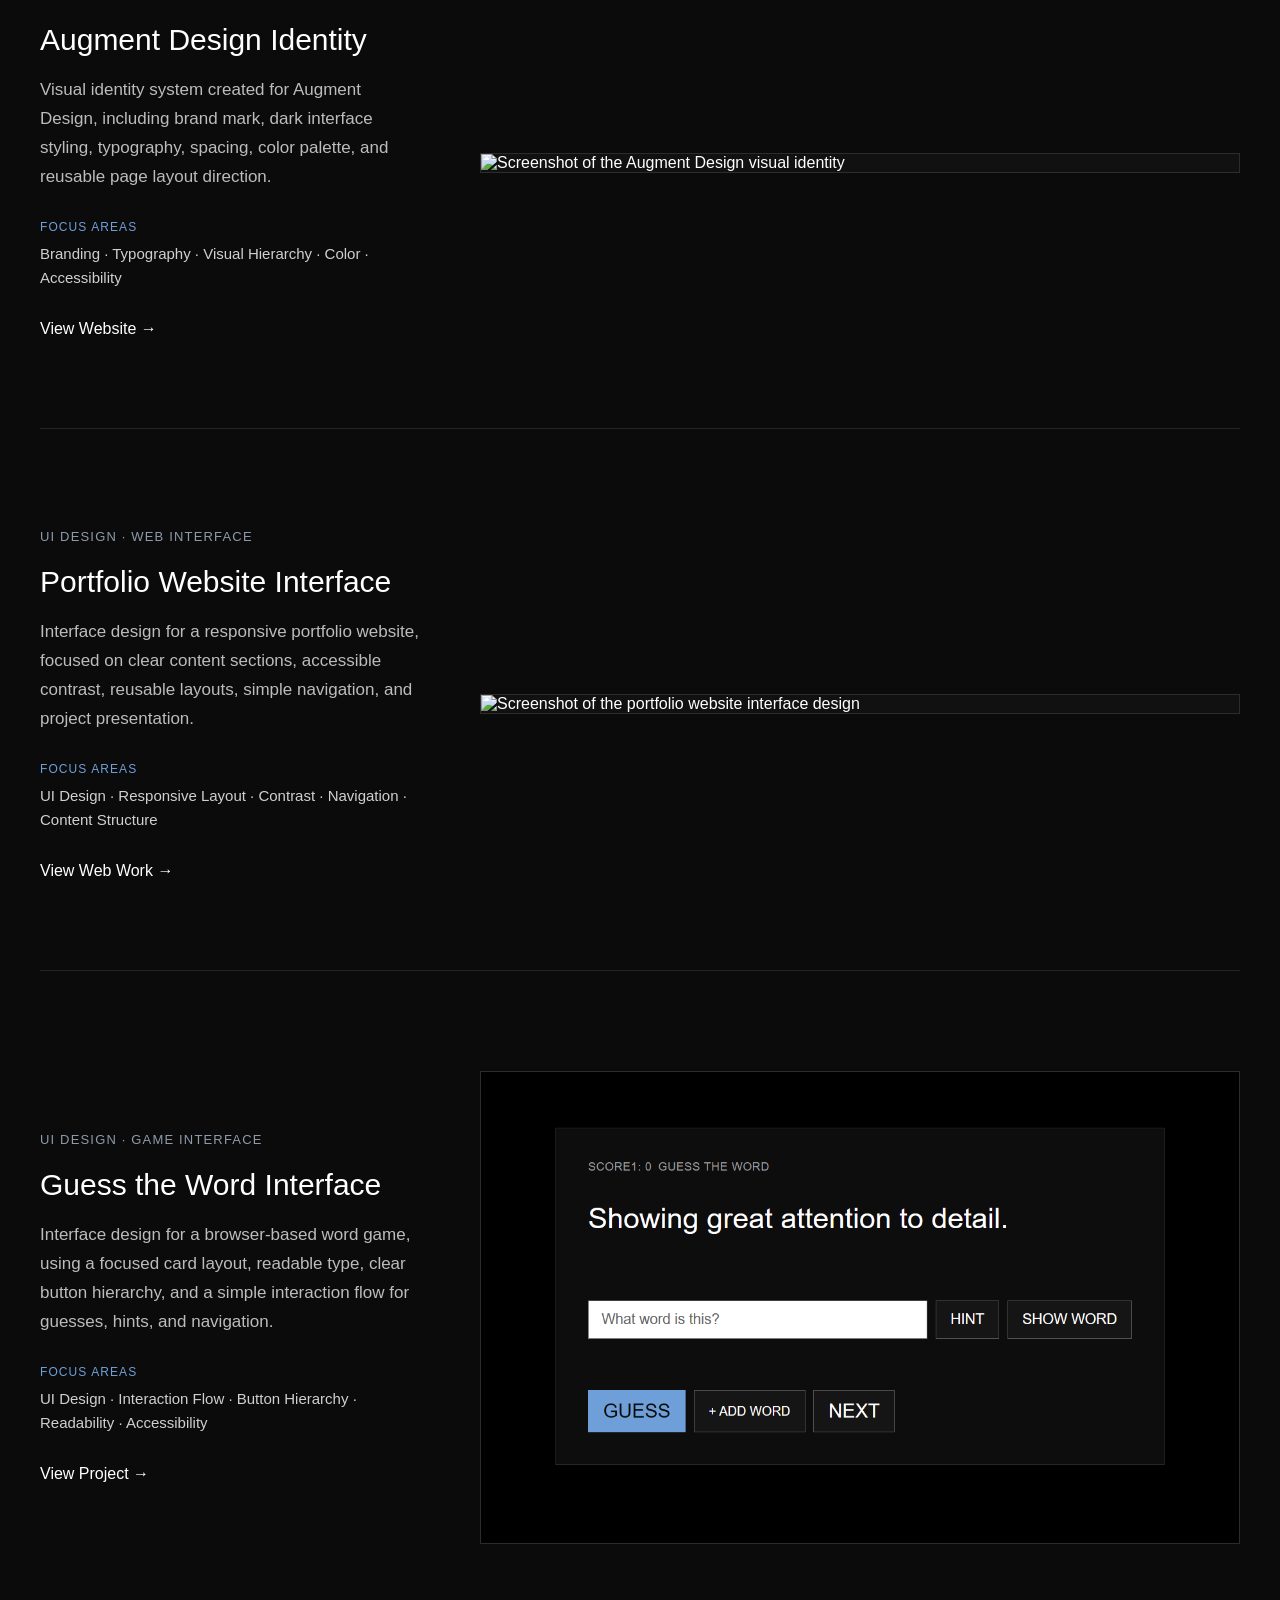
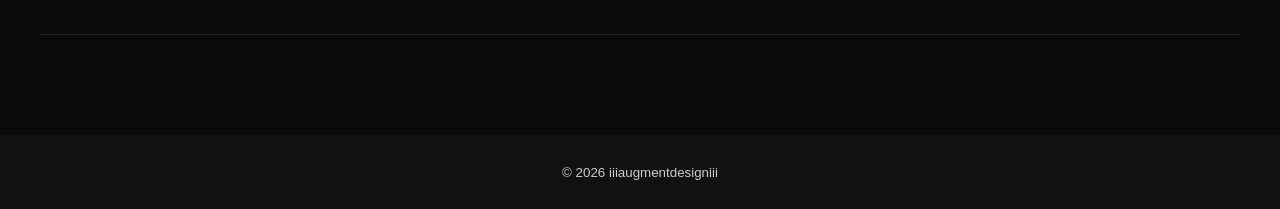
==== commit 386899eb: "add designpage" ====
--- a/design/index.html
+++ b/design/index.html
@@ -134,22 +134,22 @@
               aria-label="Examples of graphic design work"
             >
               <img
-                class="design-collage-image design-collage-image-one"
-                src="/images/design/fluxvideo-logo.jpg"
-                alt="Fluxvideo logo design"
-              >
-
-              <img
-                class="design-collage-image design-collage-image-two"
-                src="/images/design/creative-design-logo.jpg"
-                alt="Creative Design logo"
-              >
-
-              <img
-                class="design-collage-image design-collage-image-three"
-                src="/images/design/blue-icon-design.jpg"
-                alt="Blue icon design"
-              >
+  class="design-collage-image design-collage-image-one"
+  src="/images/design/logoflux.png"
+  alt="Fluxvideo logo design"
+>
+
+<img
+  class="design-collage-image design-collage-image-two"
+  src="/images/design/logolog.png"
+  alt="Creative Design logo"
+>
+
+<img
+  class="design-collage-image design-collage-image-three"
+  src="/images/design/logopacificcalm.png"
+  alt="Blue icon design"
+>
             </div>
           </article>
 
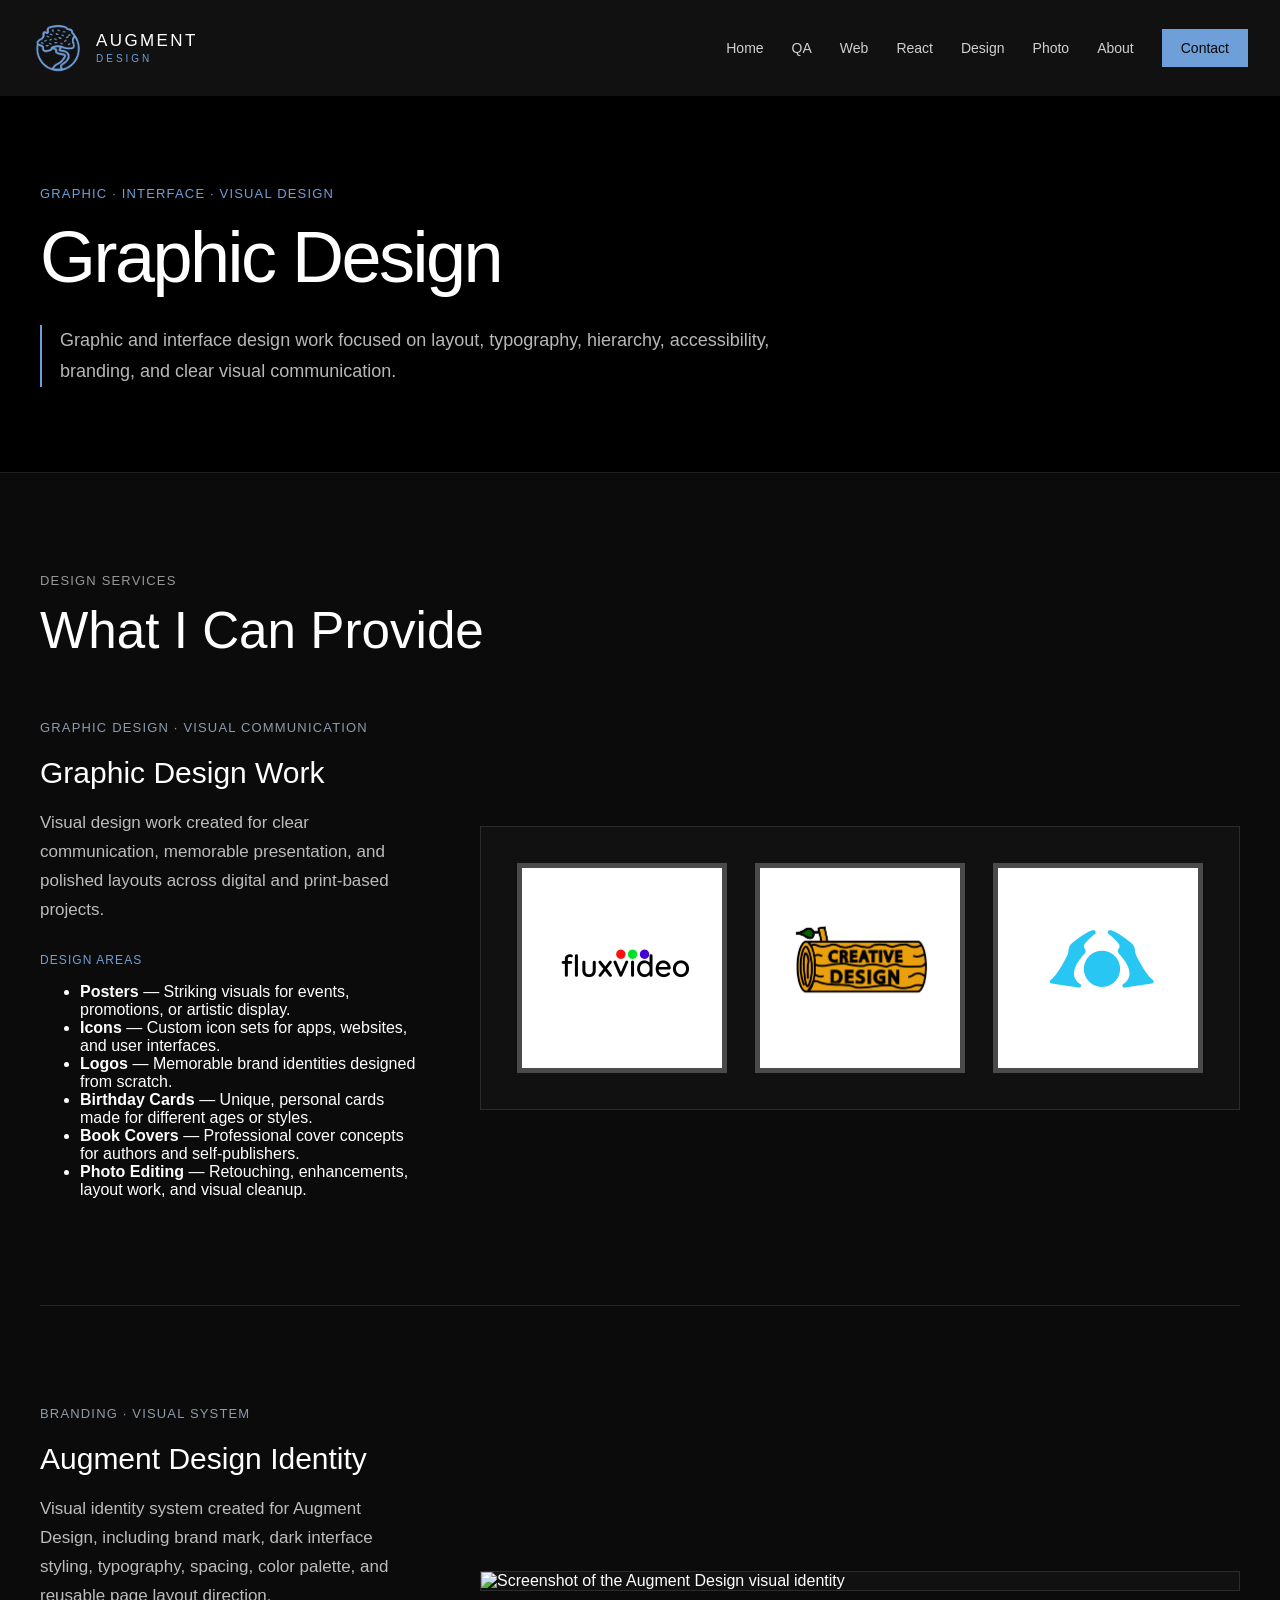
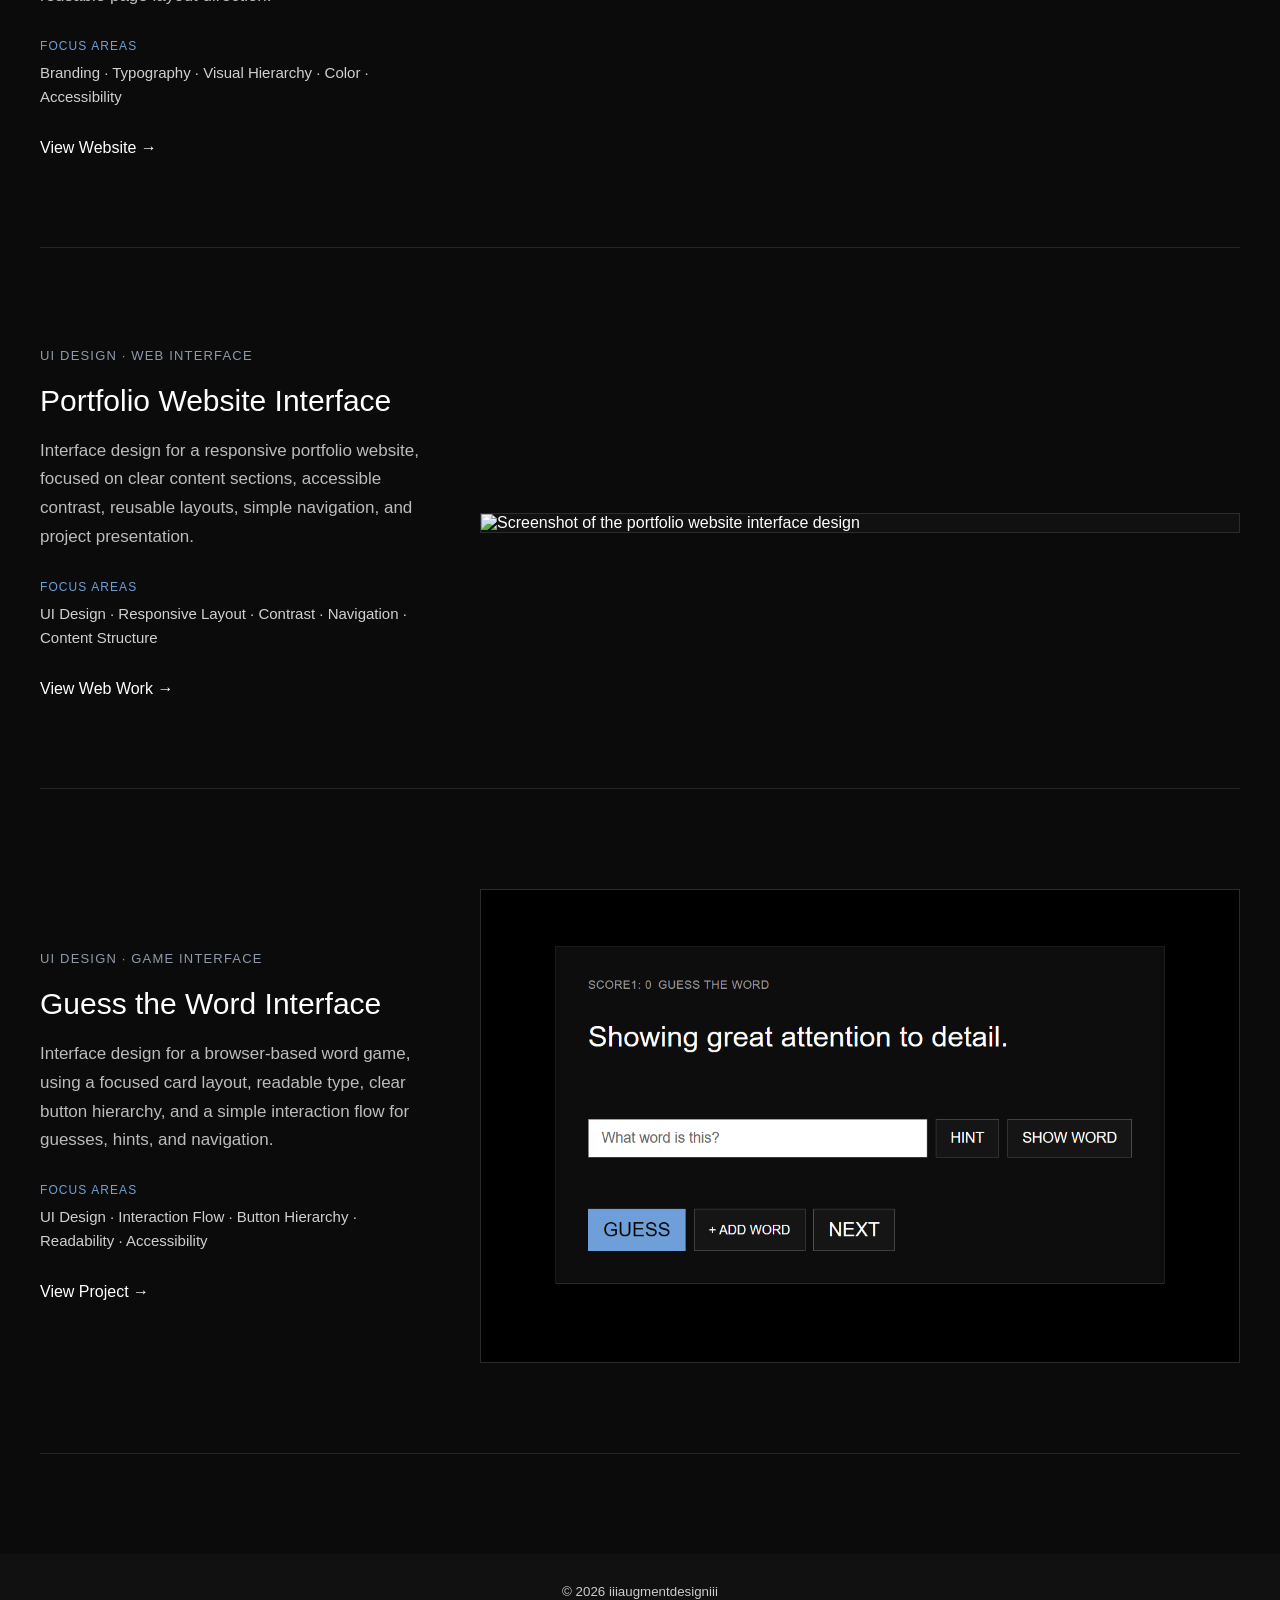
==== commit cd3239c4: "add designpage" ====
--- a/design/index.html
+++ b/design/index.html
@@ -129,28 +129,31 @@
               </div>
             </div>
 
-            <div
-              class="design-project-preview design-collage"
-              aria-label="Examples of graphic design work"
-            >
-              <img
-  class="design-collage-image design-collage-image-one"
-  src="/images/design/logoflux.png"
-  alt="Fluxvideo logo design"
+           <div
+  class="design-logo-row"
+  aria-label="Examples of graphic design logo work"
 >
-
-<img
-  class="design-collage-image design-collage-image-two"
-  src="/images/design/logolog.png"
-  alt="Creative Design logo"
->
-
-<img
-  class="design-collage-image design-collage-image-three"
-  src="/images/design/logopacificcalm.png"
-  alt="Blue icon design"
->
-            </div>
+  <figure class="design-logo-card">
+    <img
+      src="/images/design/logoflux.png"
+      alt="Fluxvideo logo design"
+    >
+  </figure>
+
+  <figure class="design-logo-card">
+    <img
+      src="/images/design/logolog.png"
+      alt="Creative Design logo"
+    >
+  </figure>
+
+  <figure class="design-logo-card">
+    <img
+      src="/images/design/logopacificcalm.png"
+      alt="Pacific Calm icon design"
+    >
+  </figure>
+</div>
           </article>
 
           <!-- =========================
--- a/css/design.css
+++ b/css/design.css
@@ -221,6 +221,45 @@
 }
 
 /* =========================
+   DESIGN LOGO ROW
+   ========================= */
+
+.design-logo-row {
+  display: flex;
+  align-items: center;
+  justify-content: center;
+  gap: 28px;
+  width: 100%;
+  padding: 36px;
+  background: #111111;
+  border: 1px solid #2c2c2c;
+}
+
+.design-logo-card {
+  display: flex;
+  align-items: center;
+  justify-content: center;
+  width: 100%;
+  max-width: 210px;
+  aspect-ratio: 1 / 1;
+  margin: 0;
+  padding: 24px;
+  background: #ffffff;
+  border: 5px solid #4a4a4a;
+}
+
+.design-logo-card img {
+  display: block;
+  max-width: 100%;
+  max-height: 150px;
+  width: auto;
+  height: auto;
+  object-fit: contain;
+}
+
+
+
+/* =========================
    TABLET
    ========================= */
 
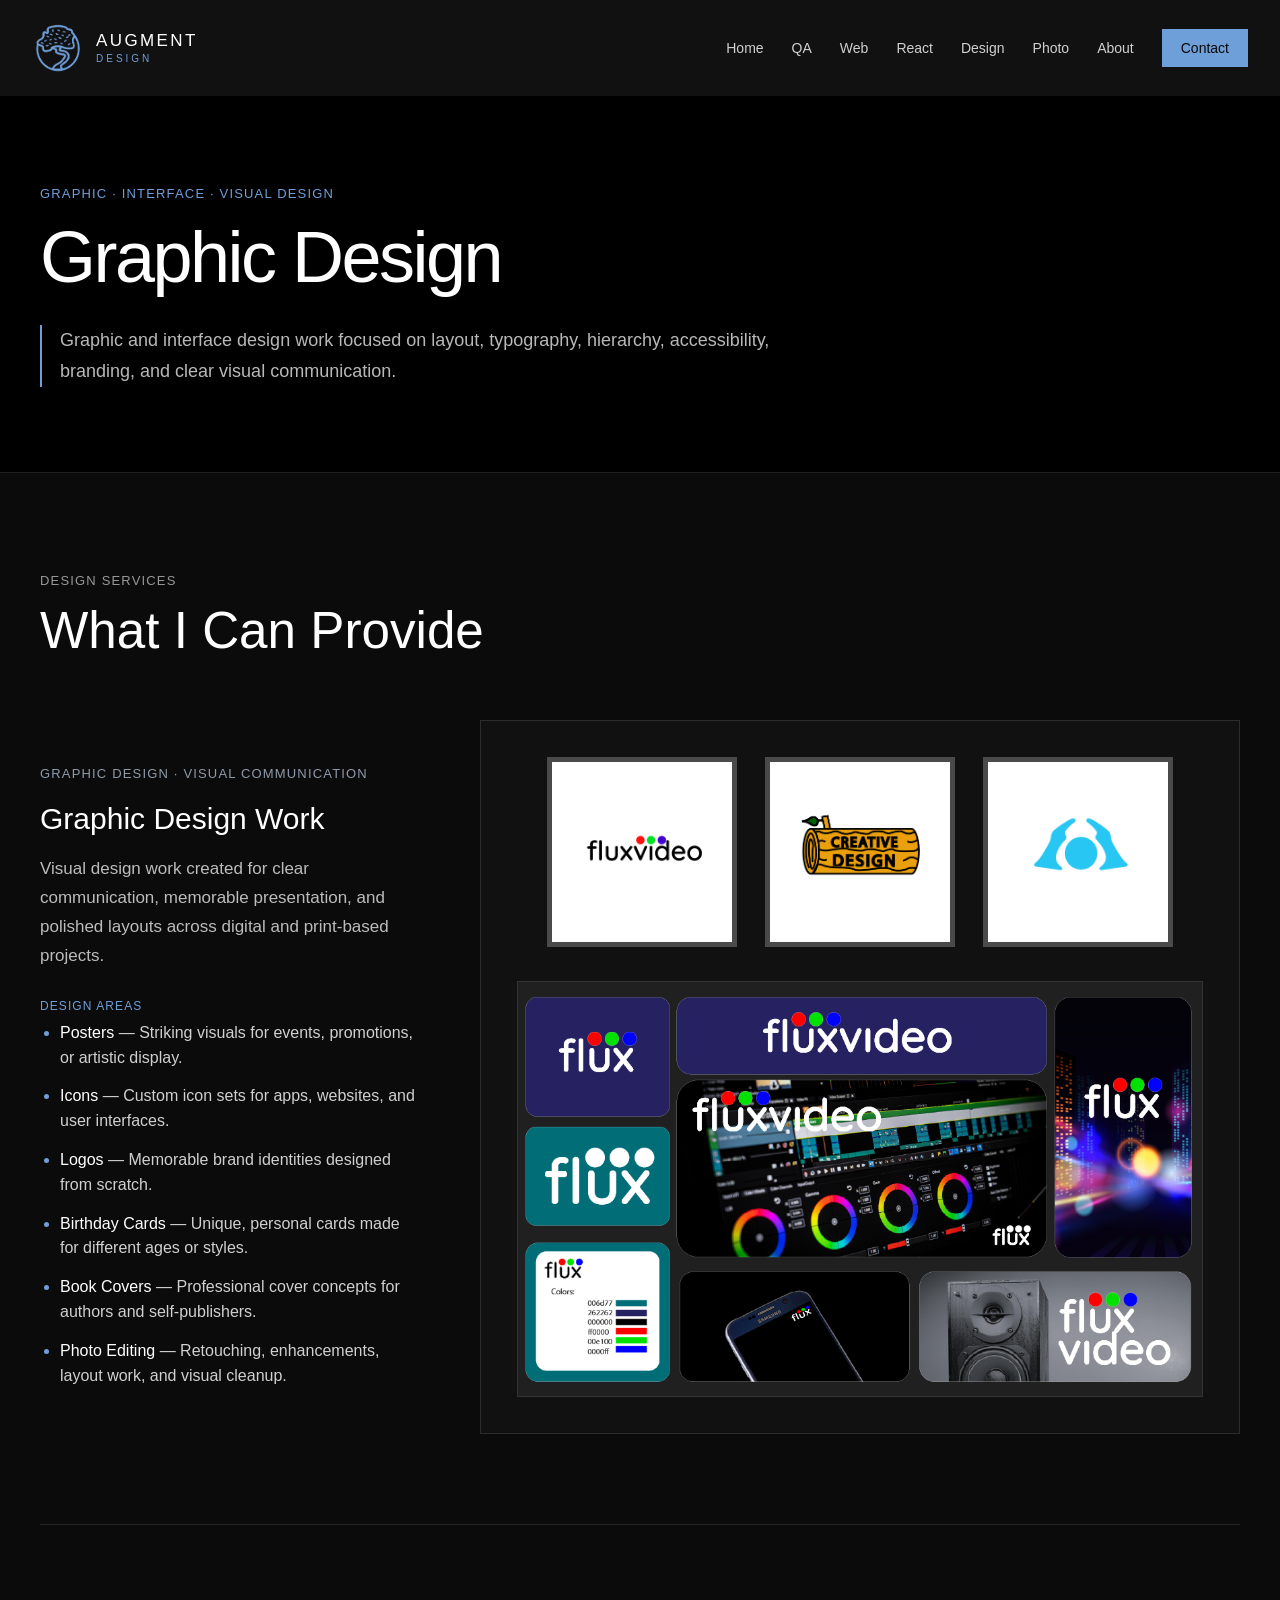
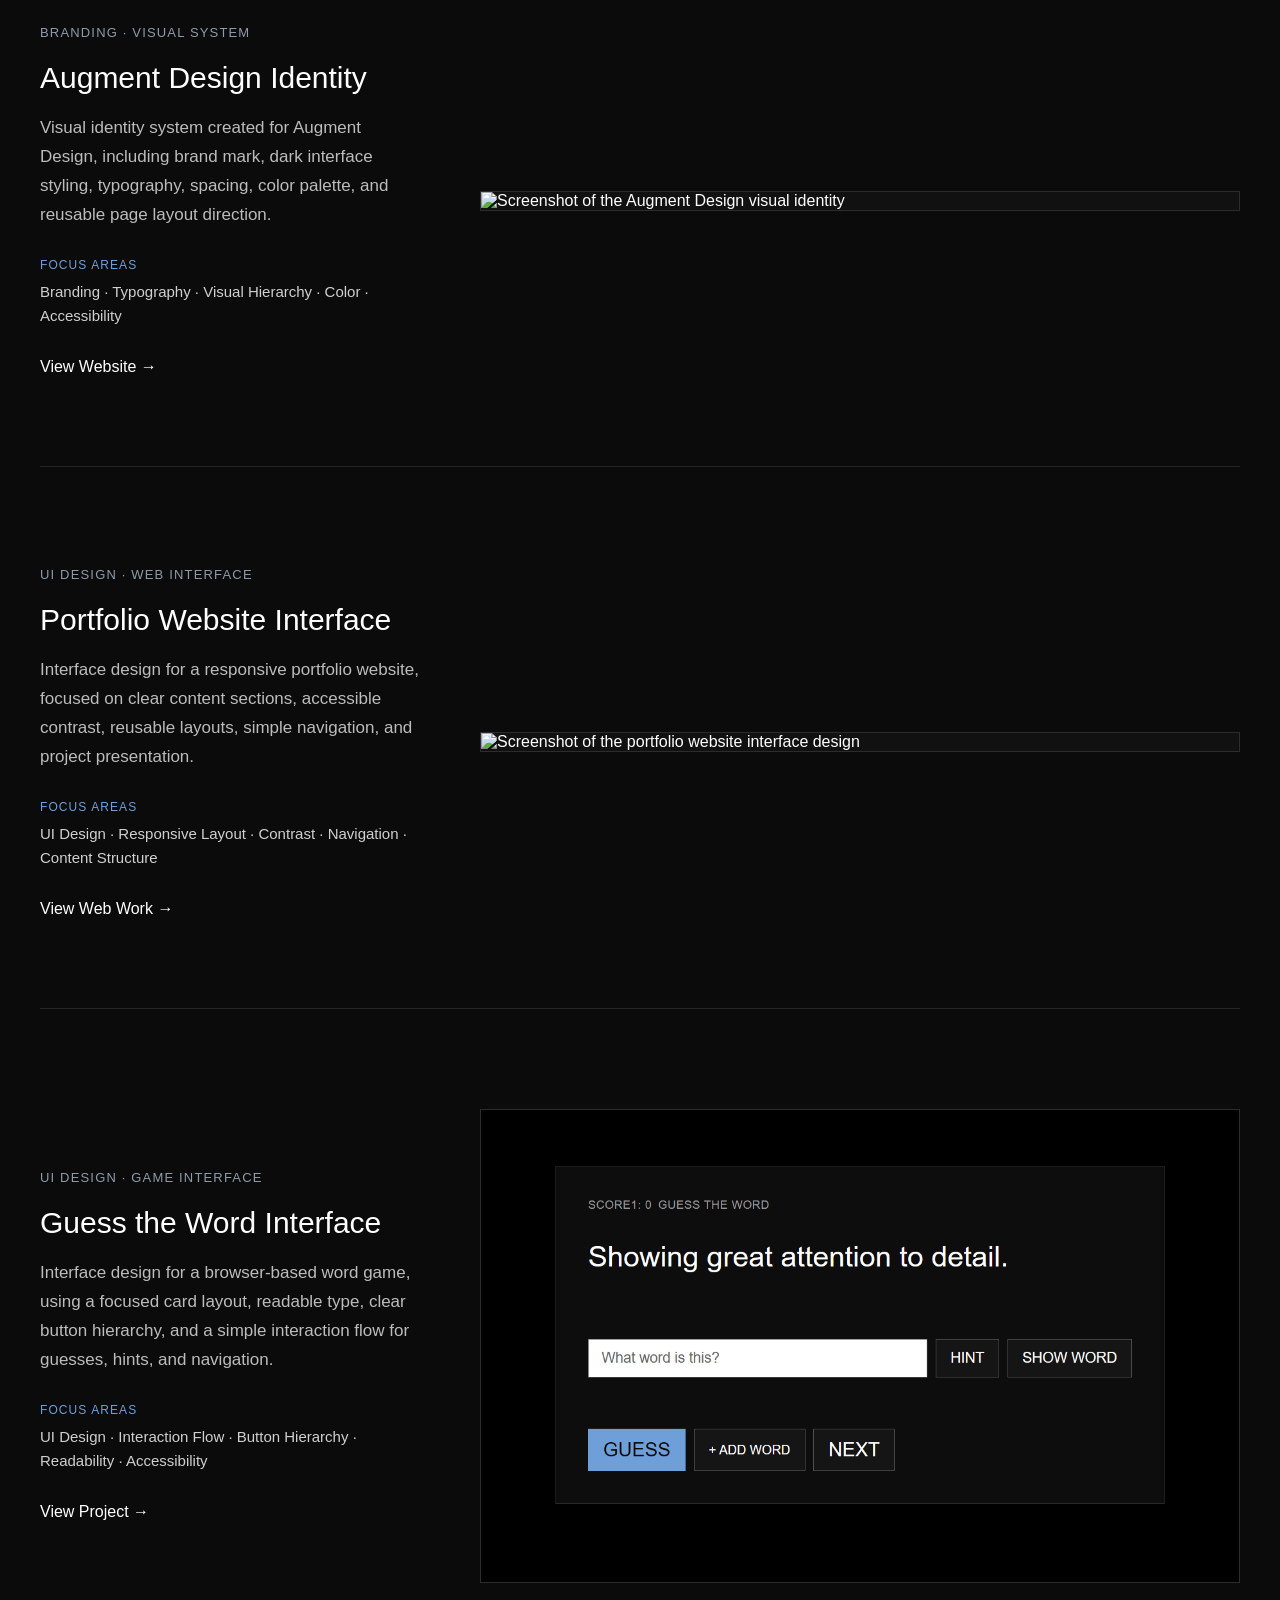
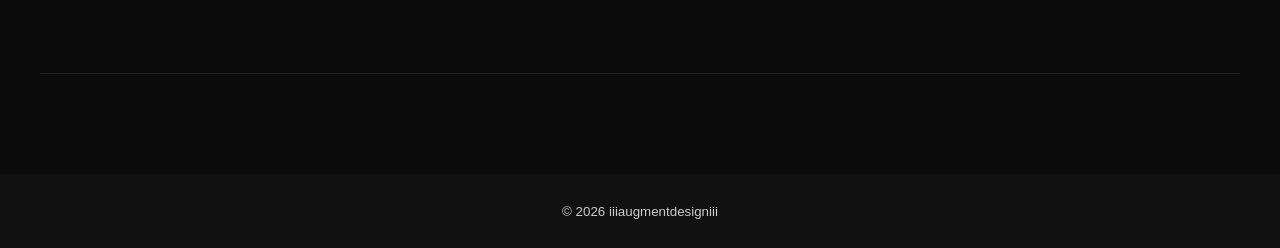
==== commit 6821d1d1: "add designpage" ====
--- a/design/index.html
+++ b/design/index.html
@@ -130,27 +130,36 @@
             </div>
 
            <div
-  class="design-logo-row"
+  class="design-logo-showcase"
   aria-label="Examples of graphic design logo work"
 >
-  <figure class="design-logo-card">
+  <div class="design-logo-row">
+    <figure class="design-logo-card">
+      <img
+        src="/images/design/logoflux.png"
+        alt="Fluxvideo logo design"
+      >
+    </figure>
+
+    <figure class="design-logo-card">
+      <img
+        src="/images/design/logolog.png"
+        alt="Creative Design logo"
+      >
+    </figure>
+
+    <figure class="design-logo-card">
+      <img
+        src="/images/design/logopacificcalm.png"
+        alt="Pacific Calm icon design"
+      >
+    </figure>
+  </div>
+
+  <figure class="design-feature-image">
     <img
-      src="/images/design/logoflux.png"
-      alt="Fluxvideo logo design"
-    >
-  </figure>
-
-  <figure class="design-logo-card">
-    <img
-      src="/images/design/logolog.png"
-      alt="Creative Design logo"
-    >
-  </figure>
-
-  <figure class="design-logo-card">
-    <img
-      src="/images/design/logopacificcalm.png"
-      alt="Pacific Calm icon design"
+      src="/images/design/logofluxlarge.png"
+      alt="Fluxvideo brand presentation board"
     >
   </figure>
 </div>
--- a/css/design.css
+++ b/css/design.css
@@ -166,6 +166,29 @@
 }
 
 /* =========================
+   DESIGN SERVICE LIST
+   ========================= */
+
+.design-service-list {
+  display: grid;
+  gap: 14px;
+  margin: 0;
+  padding-left: 20px;
+  color: #d0d0d0;
+  font-size: 16px;
+  line-height: 1.55;
+}
+
+.design-service-list li::marker {
+  color: #6f9fd8;
+}
+
+.design-service-list strong {
+  color: #ffffff;
+  font-weight: 500;
+}
+
+/* =========================
    PROJECT LINKS
    ========================= */
 
@@ -221,8 +244,15 @@
 }
 
 /* =========================
-   DESIGN LOGO ROW
-   ========================= */
+   DESIGN LOGO SHOWCASE
+   ========================= */
+
+.design-logo-showcase {
+  width: 100%;
+  padding: 36px;
+  background: #111111;
+  border: 1px solid #2c2c2c;
+}
 
 .design-logo-row {
   display: flex;
@@ -230,9 +260,7 @@
   justify-content: center;
   gap: 28px;
   width: 100%;
-  padding: 36px;
-  background: #111111;
-  border: 1px solid #2c2c2c;
+  margin-bottom: 34px;
 }
 
 .design-logo-card {
@@ -240,10 +268,10 @@
   align-items: center;
   justify-content: center;
   width: 100%;
-  max-width: 210px;
+  max-width: 190px;
   aspect-ratio: 1 / 1;
   margin: 0;
-  padding: 24px;
+  padding: 22px;
   background: #ffffff;
   border: 5px solid #4a4a4a;
 }
@@ -251,13 +279,25 @@
 .design-logo-card img {
   display: block;
   max-width: 100%;
-  max-height: 150px;
+  max-height: 135px;
   width: auto;
   height: auto;
   object-fit: contain;
 }
 
-
+.design-feature-image {
+  width: 100%;
+  max-width: 760px;
+  margin: 0 auto;
+  background: #202020;
+  border: 1px solid #333333;
+}
+
+.design-feature-image img {
+  display: block;
+  width: 100%;
+  height: auto;
+}
 
 /* =========================
    TABLET
@@ -272,6 +312,10 @@
   .design-project-preview {
     max-width: 760px;
   }
+
+  .design-logo-showcase {
+    max-width: 760px;
+  }
 }
 
 /* =========================
@@ -326,4 +370,30 @@
     align-items: flex-start;
     gap: 14px;
   }
+
+  .design-service-list {
+    font-size: 15px;
+  }
+
+  .design-logo-showcase {
+    padding: 24px;
+  }
+
+  .design-logo-row {
+    flex-direction: column;
+    gap: 20px;
+    margin-bottom: 26px;
+  }
+
+  .design-logo-card {
+    max-width: 230px;
+  }
+
+  .design-logo-card img {
+    max-height: 150px;
+  }
+
+  .design-feature-image {
+    max-width: 100%;
+  }
 }
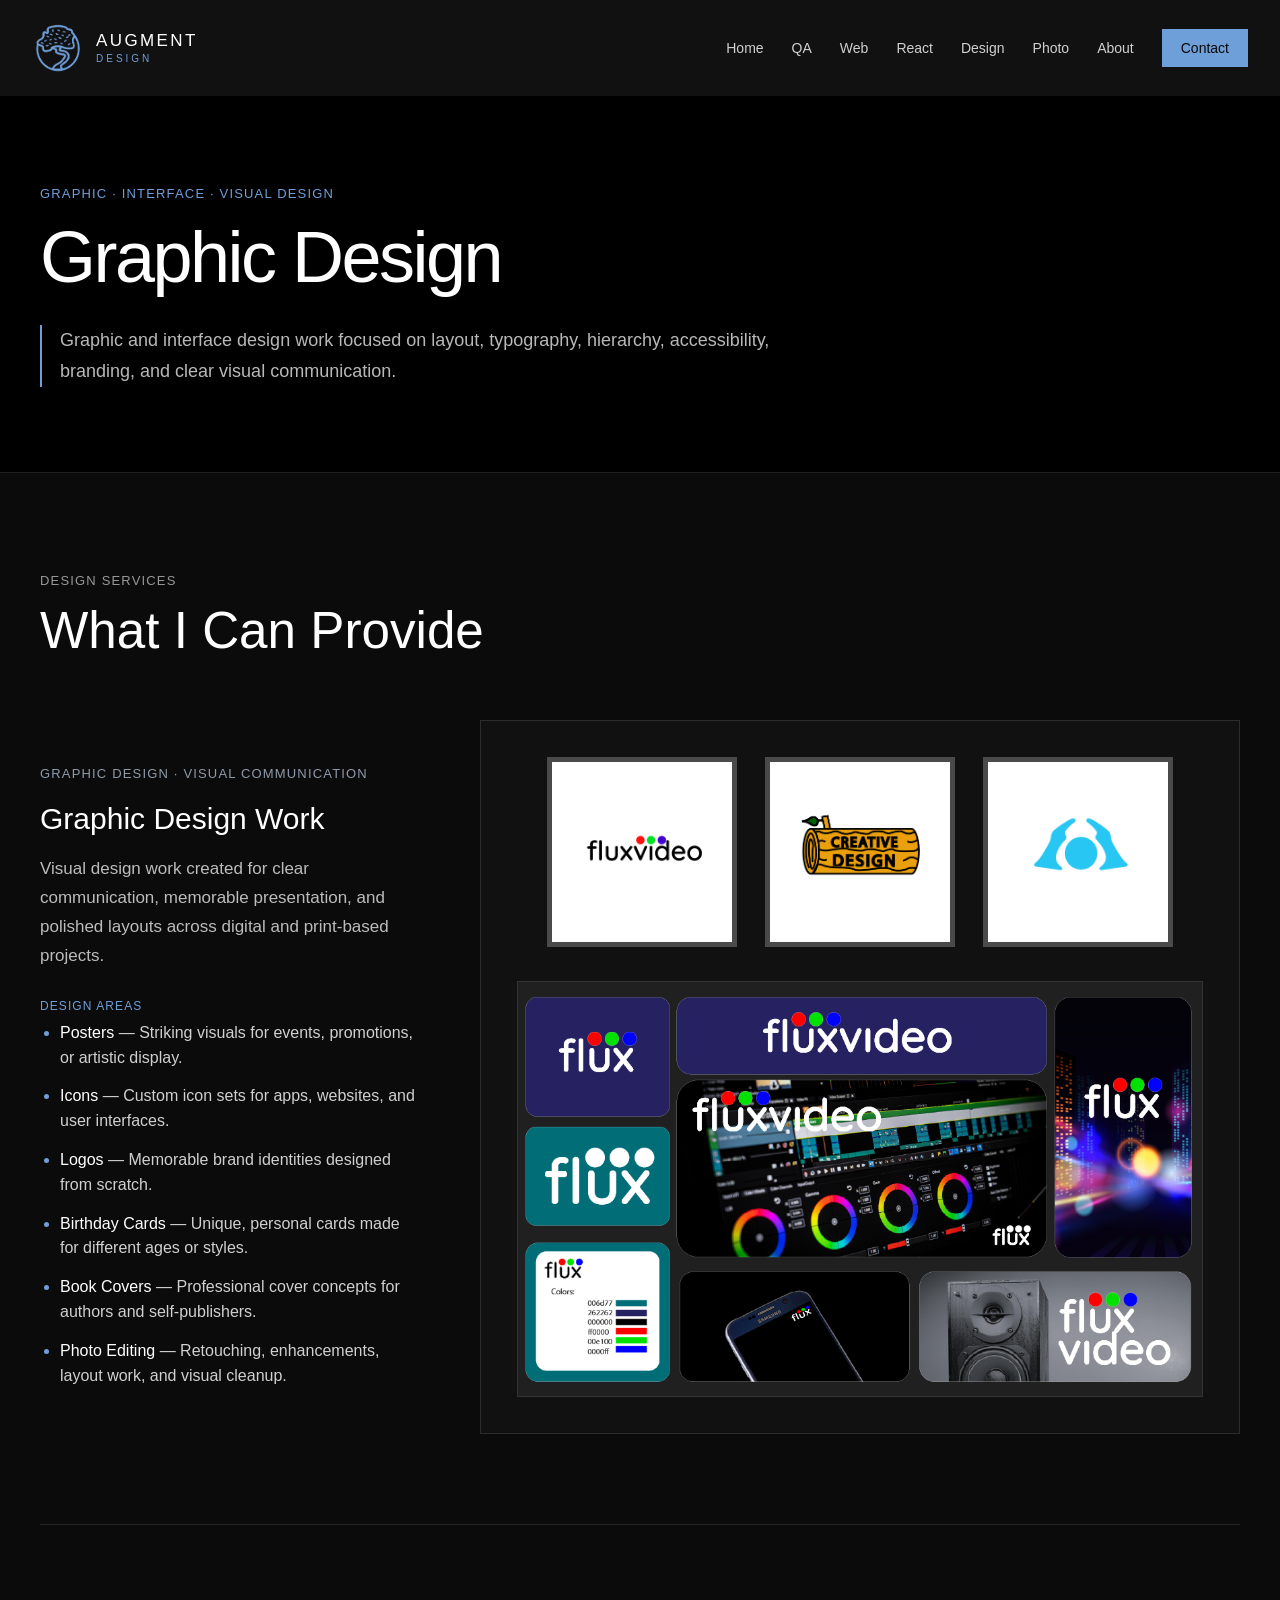
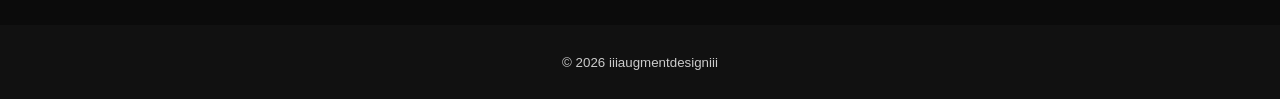
==== commit 225f237b: "add designpage" ====
--- a/design/index.html
+++ b/design/index.html
@@ -129,184 +129,40 @@
               </div>
             </div>
 
-           <div
-  class="design-logo-showcase"
-  aria-label="Examples of graphic design logo work"
->
-  <div class="design-logo-row">
-    <figure class="design-logo-card">
-      <img
-        src="/images/design/logoflux.png"
-        alt="Fluxvideo logo design"
-      >
-    </figure>
+            <div
+              class="design-logo-showcase"
+              aria-label="Examples of graphic design logo work"
+            >
+              <div class="design-logo-row">
+                <figure class="design-logo-card">
+                  <img
+                    src="/images/design/logoflux.png"
+                    alt="Fluxvideo logo design"
+                  >
+                </figure>
 
-    <figure class="design-logo-card">
-      <img
-        src="/images/design/logolog.png"
-        alt="Creative Design logo"
-      >
-    </figure>
+                <figure class="design-logo-card">
+                  <img
+                    src="/images/design/logolog.png"
+                    alt="Creative Design logo"
+                  >
+                </figure>
 
-    <figure class="design-logo-card">
-      <img
-        src="/images/design/logopacificcalm.png"
-        alt="Pacific Calm icon design"
-      >
-    </figure>
-  </div>
-
-  <figure class="design-feature-image">
-    <img
-      src="/images/design/logofluxlarge.png"
-      alt="Fluxvideo brand presentation board"
-    >
-  </figure>
-</div>
-          </article>
-
-          <!-- =========================
-               PROJECT 2
-          ========================== -->
-          <article class="design-project">
-            <div class="design-project-info">
-              <p class="project-type">
-                BRANDING · VISUAL SYSTEM
-              </p>
-
-              <h3>
-                Augment Design Identity
-              </h3>
-
-              <p class="project-description">
-                Visual identity system created for Augment Design, including
-                brand mark, dark interface styling, typography, spacing,
-                color palette, and reusable page layout direction.
-              </p>
-
-              <div class="project-tech">
-                <span class="project-tech-label">
-                  Focus Areas
-                </span>
-
-                <p>
-                  Branding · Typography · Visual Hierarchy · Color · Accessibility
-                </p>
+                <figure class="design-logo-card">
+                  <img
+                    src="/images/design/logopacificcalm.png"
+                    alt="Pacific Calm icon design"
+                  >
+                </figure>
               </div>
 
-              <div class="project-links">
-                <a href="/">
-                  View Website →
-                </a>
-              </div>
+              <figure class="design-feature-image">
+                <img
+                  src="/images/design/logofluxlarge.png"
+                  alt="Fluxvideo brand presentation board"
+                >
+              </figure>
             </div>
-
-            <a
-              class="design-project-preview"
-              href="/"
-              aria-label="Open Augment Design website"
-            >
-              <img
-                src="/images/design/augment-design-identity.jpg"
-                alt="Screenshot of the Augment Design visual identity"
-              >
-            </a>
-          </article>
-
-          <!-- =========================
-               PROJECT 3
-          ========================== -->
-          <article class="design-project">
-            <div class="design-project-info">
-              <p class="project-type">
-                UI DESIGN · WEB INTERFACE
-              </p>
-
-              <h3>
-                Portfolio Website Interface
-              </h3>
-
-              <p class="project-description">
-                Interface design for a responsive portfolio website, focused on
-                clear content sections, accessible contrast, reusable layouts,
-                simple navigation, and project presentation.
-              </p>
-
-              <div class="project-tech">
-                <span class="project-tech-label">
-                  Focus Areas
-                </span>
-
-                <p>
-                  UI Design · Responsive Layout · Contrast · Navigation · Content Structure
-                </p>
-              </div>
-
-              <div class="project-links">
-                <a href="/web/">
-                  View Web Work →
-                </a>
-              </div>
-            </div>
-
-            <a
-              class="design-project-preview"
-              href="/web/"
-              aria-label="Open web development work page"
-            >
-              <img
-                src="/images/design/portfolio-interface.jpg"
-                alt="Screenshot of the portfolio website interface design"
-              >
-            </a>
-          </article>
-
-          <!-- =========================
-               PROJECT 4
-          ========================== -->
-          <article class="design-project">
-            <div class="design-project-info">
-              <p class="project-type">
-                UI DESIGN · GAME INTERFACE
-              </p>
-
-              <h3>
-                Guess the Word Interface
-              </h3>
-
-              <p class="project-description">
-                Interface design for a browser-based word game, using a focused
-                card layout, readable type, clear button hierarchy, and a simple
-                interaction flow for guesses, hints, and navigation.
-              </p>
-
-              <div class="project-tech">
-                <span class="project-tech-label">
-                  Focus Areas
-                </span>
-
-                <p>
-                  UI Design · Interaction Flow · Button Hierarchy · Readability · Accessibility
-                </p>
-              </div>
-
-              <div class="project-links">
-                <a href="/projects/word-game/">
-                  View Project →
-                </a>
-              </div>
-            </div>
-
-            <a
-              class="design-project-preview"
-              href="/projects/word-game/"
-              aria-label="Open Guess the Word web application"
-            >
-              <img
-                src="/images/web/word-game/word-game.png"
-                alt="Screenshot of the Guess the Word interface design"
-              >
-            </a>
           </article>
 
         </div>
